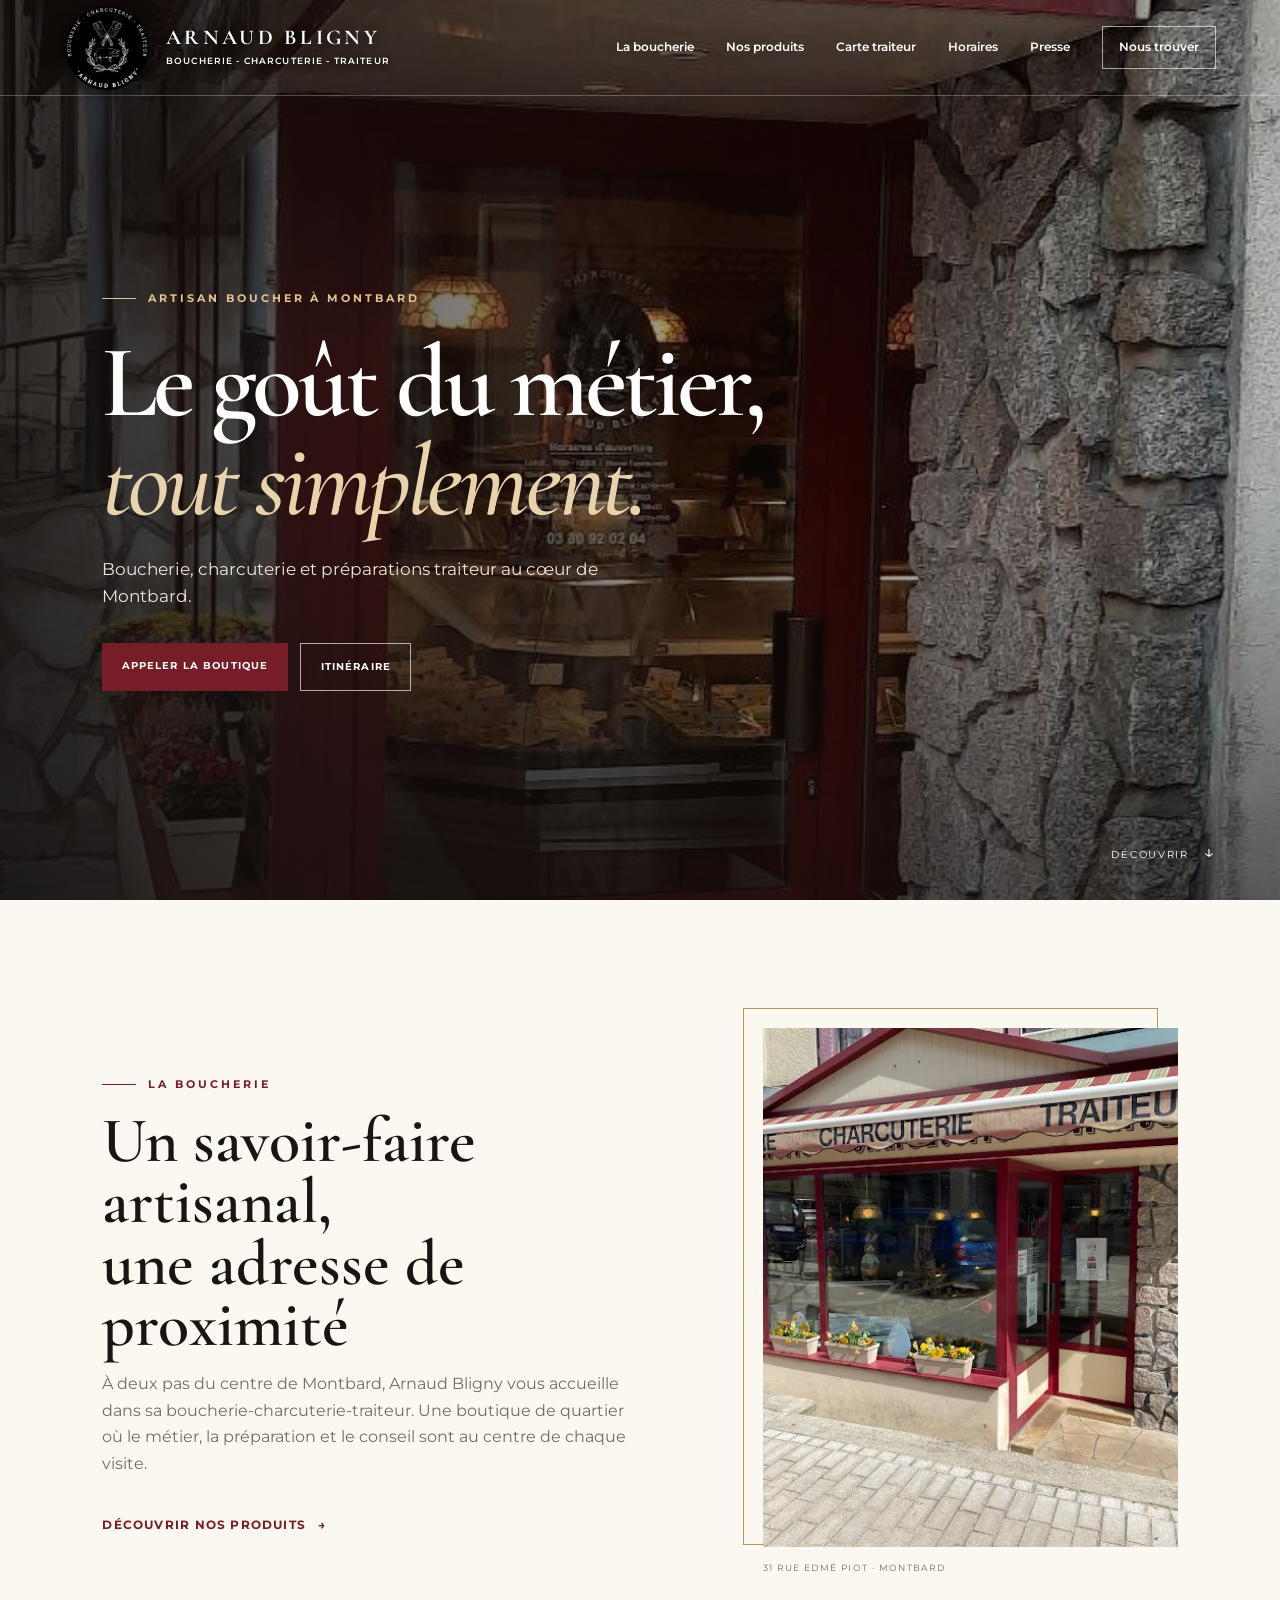
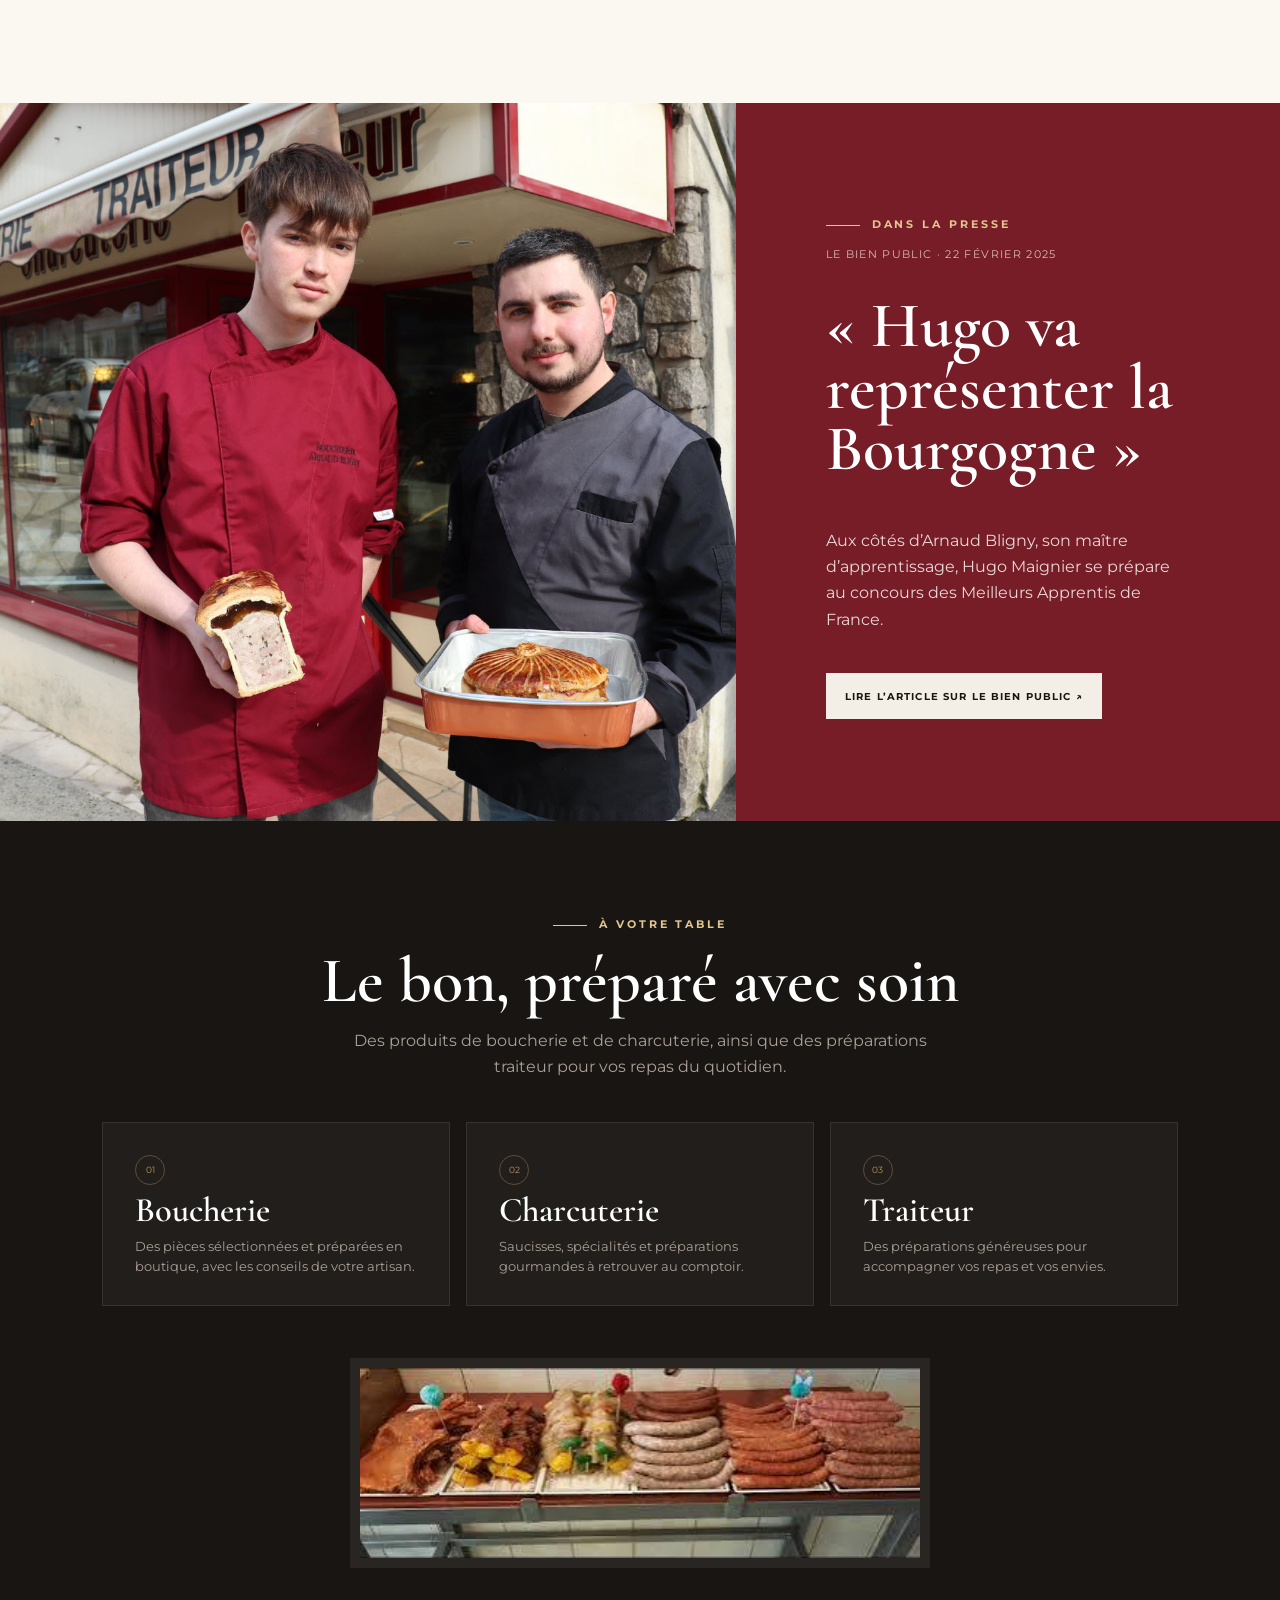
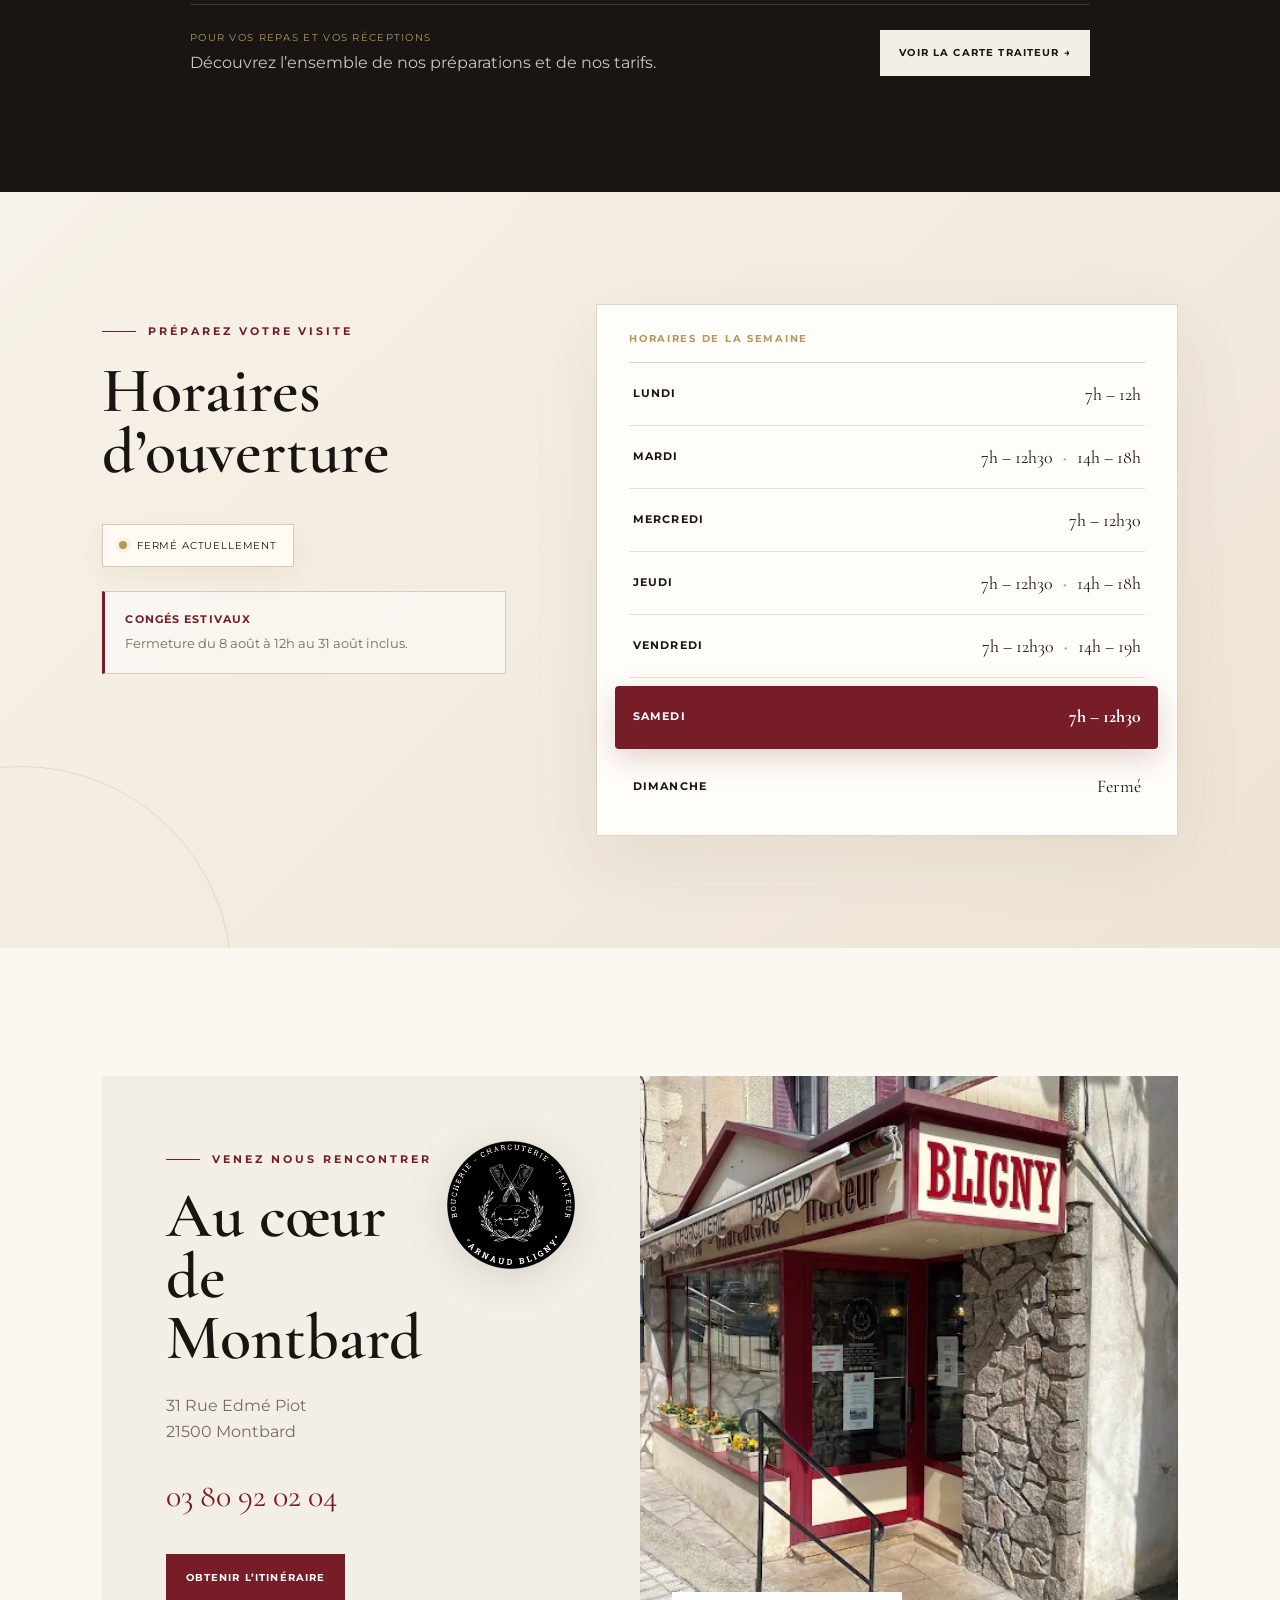
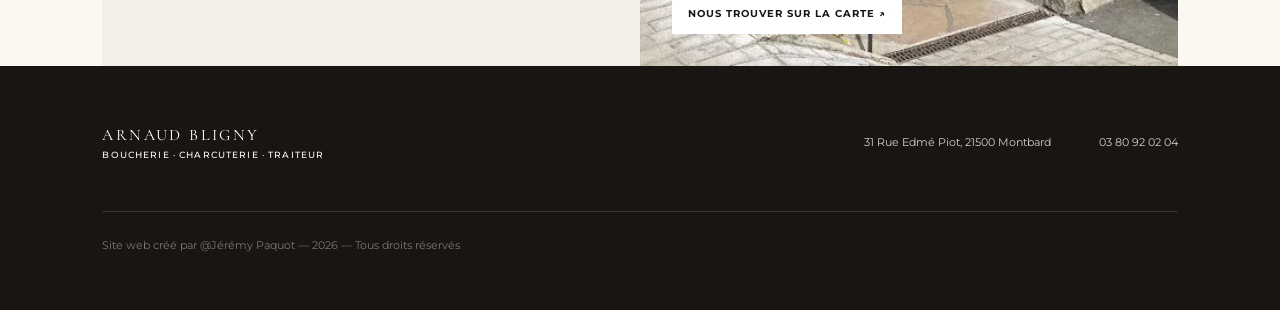
==== index.html @ 9c367d88 "Forcer le chargement du nouveau design" ====
<!doctype html>
<html lang="fr">
<head>
  <meta charset="utf-8">
  <meta name="viewport" content="width=device-width, initial-scale=1">
  <title>Boucherie Arnaud Bligny | Boucherie, charcuterie et traiteur à Montbard</title>
  <meta name="description" content="Boucherie Charcuterie Traiteur Arnaud Bligny à Montbard. Découvrez la boutique, nos spécialités, nos horaires et nos coordonnées.">
  <meta name="theme-color" content="#181512">
  <meta property="og:title" content="Boucherie Arnaud Bligny — Montbard">
  <meta property="og:description" content="Boucherie, charcuterie et traiteur au cœur de Montbard.">
  <meta property="og:type" content="website">
  <meta property="og:image" content="assets/devanture.webp">
  <link rel="icon" href="assets/logo-transparent.png">
  <link rel="preconnect" href="https://fonts.googleapis.com">
  <link rel="preconnect" href="https://fonts.gstatic.com" crossorigin>
  <link href="https://fonts.googleapis.com/css2?family=Cormorant+Garamond:wght@500;600;700&family=Montserrat:wght@400;500;600;700&display=swap" rel="stylesheet">
  <link rel="stylesheet" href="style.css">
  <link rel="stylesheet" href="overrides.css?v=5">
  <script type="application/ld+json">
  {"@context":"https://schema.org","@type":"ButcherShop","name":"Boucherie Arnaud Bligny","description":"Boucherie, charcuterie et traiteur à Montbard.","telephone":"+33380920204","image":"assets/devanture.webp","address":{"@type":"PostalAddress","streetAddress":"31 Rue Edmé Piot","postalCode":"21500","addressLocality":"Montbard","addressCountry":"FR"},"openingHoursSpecification":[{"@type":"OpeningHoursSpecification","dayOfWeek":"Monday","opens":"07:00","closes":"12:00"},{"@type":"OpeningHoursSpecification","dayOfWeek":["Tuesday","Thursday"],"opens":"07:00","closes":"12:30"},{"@type":"OpeningHoursSpecification","dayOfWeek":["Tuesday","Thursday"],"opens":"14:00","closes":"18:00"},{"@type":"OpeningHoursSpecification","dayOfWeek":"Wednesday","opens":"07:00","closes":"12:30"},{"@type":"OpeningHoursSpecification","dayOfWeek":"Friday","opens":"07:00","closes":"12:30"},{"@type":"OpeningHoursSpecification","dayOfWeek":"Friday","opens":"14:00","closes":"19:00"},{"@type":"OpeningHoursSpecification","dayOfWeek":"Saturday","opens":"07:00","closes":"12:30"}]}
  </script>
</head>
<body>
  <a class="skip-link" href="#contenu">Aller au contenu</a>
  <header class="site-header">
    <a class="brand" href="#accueil" aria-label="Retour à l'accueil"><img src="assets/logo-transparent.png" alt="Logo de la Boucherie Charcuterie Traiteur Arnaud Bligny"><span><b>Arnaud Bligny</b><small>Boucherie - Charcuterie - Traiteur</small></span></a>
    <button class="menu-toggle" aria-expanded="false" aria-controls="menu"><span></span><span></span><span></span><span class="sr-only">Ouvrir le menu</span></button>
    <nav id="menu" aria-label="Navigation principale"><a href="#boucherie">La boucherie</a><a href="#produits">Nos produits</a><a href="carte-traiteur.html">Carte traiteur</a><a href="#horaires">Horaires</a><a href="#presse">Presse</a><a class="nav-cta" href="#contact">Nous trouver</a></nav>
  </header>

  <main id="contenu">
    <section class="hero" id="accueil">
      <img class="hero-image" src="assets/hero-boutique.jpg" alt="Entrée et enseigne de la Boucherie Arnaud Bligny à Montbard">
      <div class="hero-shade"></div>
      <div class="hero-content reveal">
        <p class="eyebrow">Artisan boucher à Montbard</p>
        <h1>Le goût du métier,<br><em>tout simplement.</em></h1>
        <p class="hero-text">Boucherie, charcuterie et préparations traiteur au cœur de Montbard.</p>
        <div class="actions"><a class="button primary" href="tel:+33380920204">Appeler la boutique</a><a class="button ghost" href="https://www.google.com/maps/dir/?api=1&destination=31+Rue+Edme+Piot+21500+Montbard" target="_blank" rel="noopener noreferrer">Itinéraire</a></div>
      </div>
      <a class="scroll" href="#boucherie" aria-label="Découvrir la boucherie">Découvrir <span>↓</span></a>
    </section>

    <section class="intro section" id="boucherie">
      <div class="section-copy reveal"><p class="eyebrow dark">La boucherie</p><h2>Un savoir-faire artisanal,<br>une adresse de proximité</h2><p>À deux pas du centre de Montbard, Arnaud Bligny vous accueille dans sa boucherie-charcuterie-traiteur. Une boutique de quartier où le métier, la préparation et le conseil sont au centre de chaque visite.</p><a class="text-link" href="#produits">Découvrir nos produits <span>→</span></a></div>
      <figure class="shop-frame reveal"><img src="assets/boutique.webp" alt="Façade de la Boucherie Arnaud Bligny" loading="lazy"><figcaption>31 rue Edmé Piot · Montbard</figcaption></figure>
    </section>


    <section class="press section" id="presse">
      <div class="press-photo reveal"><img src="assets/hugo-arnaud.jpg" alt="Hugo, à gauche en rouge, et Arnaud Bligny, à droite en noir, devant la boucherie" loading="lazy"></div>
      <article class="press-copy reveal"><p class="eyebrow">Dans la presse</p><span class="source">Le Bien Public · 22 février 2025</span><h2>« Hugo va représenter la Bourgogne »</h2><p>Aux côtés d’Arnaud Bligny, son maître d’apprentissage, Hugo Maignier se prépare au concours des Meilleurs Apprentis de France.</p><a class="button light" href="https://www.bienpublic.com/economie/2025/02/22/meilleurs-apprentis-de-france-hugo-va-representer-la-bourgogne" target="_blank" rel="noopener noreferrer">Lire l’article sur Le Bien Public ↗</a></article>
    </section>

    <section class="products section" id="produits">
      <div class="section-heading reveal"><p class="eyebrow">À votre table</p><h2>Le bon, préparé avec soin</h2><p>Des produits de boucherie et de charcuterie, ainsi que des préparations traiteur pour vos repas du quotidien.</p></div>
      <div class="product-grid reveal">
        <article><span>01</span><h3>Boucherie</h3><p>Des pièces sélectionnées et préparées en boutique, avec les conseils de votre artisan.</p></article>
        <article><span>02</span><h3>Charcuterie</h3><p>Saucisses, spécialités et préparations gourmandes à retrouver au comptoir.</p></article>
        <article><span>03</span><h3>Traiteur</h3><p>Des préparations généreuses pour accompagner vos repas et vos envies.</p></article>
      </div>
      <figure class="wide-photo reveal"><img src="assets/produits.jpg" alt="Assortiment de charcuteries et de préparations dans la vitrine" loading="lazy"></figure>
      <div class="menu-invite reveal"><p><span>Pour vos repas et vos réceptions</span>Découvrez l’ensemble de nos préparations et de nos tarifs.</p><a class="button light" href="carte-traiteur.html">Voir la carte traiteur →</a></div>
    </section>

    <section class="hours section" id="horaires">
      <div class="hours-title reveal"><p class="eyebrow dark">Préparez votre visite</p><h2>Horaires<br>d’ouverture</h2><div class="status" id="open-status" aria-live="polite"><i></i><span>Horaires de la semaine</span></div><aside class="holiday"><strong>Congés estivaux</strong><span>Fermeture du 8 août à 12h au 31 août inclus.</span></aside></div>
      <div class="hours-list reveal">
        <div data-day="1"><strong>Lundi</strong><span>7h – 12h</span></div>
        <div data-day="2"><strong>Mardi</strong><span>7h – 12h30 <b>·</b> 14h – 18h</span></div>
        <div data-day="3"><strong>Mercredi</strong><span>7h – 12h30</span></div>
        <div data-day="4"><strong>Jeudi</strong><span>7h – 12h30 <b>·</b> 14h – 18h</span></div>
        <div data-day="5"><strong>Vendredi</strong><span>7h – 12h30 <b>·</b> 14h – 19h</span></div>
        <div data-day="6"><strong>Samedi</strong><span>7h – 12h30</span></div>
        <div data-day="0"><strong>Dimanche</strong><span>Fermé</span></div>
      </div>
    </section>


    <section class="contact section" id="contact">
      <div class="contact-card reveal"><img src="assets/logo-transparent.png" alt="" aria-hidden="true"><p class="eyebrow dark">Venez nous rencontrer</p><h2>Au cœur de<br>Montbard</h2><address>31 Rue Edmé Piot<br>21500 Montbard</address><a class="phone" href="tel:+33380920204">03 80 92 02 04</a><div class="actions"><a class="button primary" href="https://www.google.com/maps/dir/?api=1&destination=31+Rue+Edme+Piot+21500+Montbard" target="_blank" rel="noopener noreferrer">Obtenir l’itinéraire</a></div></div>
      <a class="contact-photo reveal" href="https://www.google.com/maps/dir/?api=1&destination=31+Rue+Edme+Piot+21500+Montbard" target="_blank" rel="noopener noreferrer" aria-label="Ouvrir l’itinéraire vers la boucherie"><img src="assets/enseigne.webp" alt="Entrée de la boucherie avec l’enseigne Bligny" loading="lazy"><span>Nous trouver sur la carte ↗</span></a>
    </section>
  </main>
  <footer><div class="footer-brand">Arnaud Bligny <small>Boucherie · Charcuterie · Traiteur</small></div><p>31 Rue Edmé Piot, 21500 Montbard</p><a href="tel:+33380920204">03 80 92 02 04</a><p class="copyright">Site web créé par @Jérémy Paquot — 2026 — Tous droits réservés</p></footer>
  <script src="script.js?v=2"></script>
</body>
</html>
---- style.css ----
:root{--ink:#181512;--cream:#f4efe6;--paper:#fbf8f2;--wine:#761d27;--red:#9a2733;--gold:#b7965c;--muted:#756c61}*{box-sizing:border-box}html{scroll-behavior:smooth}body{margin:0;background:var(--paper);color:var(--ink);font-family:Montserrat,Arial,sans-serif;line-height:1.65}img{display:block;width:100%}a{color:inherit;text-decoration:none}.skip-link{position:fixed;left:1rem;top:-5rem;z-index:100;background:#fff;padding:.7rem 1rem}.skip-link:focus{top:1rem}.sr-only{position:absolute;width:1px;height:1px;overflow:hidden;clip:rect(0,0,0,0)}.site-header{height:96px;position:absolute;top:0;left:0;right:0;z-index:10;display:flex;align-items:center;justify-content:space-between;padding:0 5vw;color:#fff;border-bottom:1px solid #ffffff42}.brand{display:flex;align-items:center;gap:14px;text-transform:uppercase;letter-spacing:.18em;font-family:"Cormorant Garamond",serif;font-weight:700;font-size:1.15rem}.brand img{width:62px;height:62px;border-radius:50%;object-fit:cover}.brand small,.footer-brand small{display:block;font-family:Montserrat,sans-serif;font-size:.55rem;letter-spacing:.13em;font-weight:500}.site-header nav{display:flex;align-items:center;gap:2rem;font-size:.78rem;font-weight:600}.site-header nav a:not(.nav-cta){position:relative}.site-header nav a:not(.nav-cta):after{content:"";height:1px;width:0;background:#fff;position:absolute;left:0;bottom:-7px;transition:.25s}.site-header nav a:hover:after{width:100%}.nav-cta{border:1px solid #ffffff99;padding:.65rem 1rem}.menu-toggle{display:none;background:none;border:0;padding:.5rem}.menu-toggle span:not(.sr-only){display:block;width:26px;height:2px;background:#fff;margin:5px}.hero{height:min(900px,100vh);min-height:680px;position:relative;color:white;display:flex;align-items:center;overflow:hidden}.hero-image{position:absolute;inset:0;height:100%;object-fit:cover;object-position:center 45%;filter:saturate(.78)}.hero-shade{position:absolute;inset:0;background:linear-gradient(90deg,#120d0bd9 0%,#1b100b73 48%,#0806042b 100%),linear-gradient(0deg,#120d0b85,transparent 45%)}.hero-content{position:relative;width:min(800px,90%);margin-left:8vw;margin-top:70px}.eyebrow{text-transform:uppercase;font-size:.68rem;letter-spacing:.27em;font-weight:700;color:#e1c48f}.eyebrow:before{content:"";display:inline-block;width:34px;height:1px;background:currentColor;vertical-align:middle;margin-right:12px}.eyebrow.dark{color:var(--wine)}h1,h2,h3{font-family:"Cormorant Garamond",serif;line-height:.96;margin:.25em 0;font-weight:600}h1{font-size:clamp(4rem,8vw,7.5rem);letter-spacing:-.04em}h1 em{font-weight:500;color:#e9d3ad}.hero-text{font-size:1.05rem;max-width:540px;color:#eee5db}.actions{display:flex;gap:.8rem;flex-wrap:wrap;margin-top:2rem}.button{display:inline-block;padding:.9rem 1.2rem;text-transform:uppercase;font-size:.65rem;letter-spacing:.11em;font-weight:700;transition:.2s}.button.primary{background:var(--wine);color:white}.button.primary:hover{background:#5f1620;transform:translateY(-2px)}.button.ghost{border:1px solid #ffffffa3}.button.light{background:var(--cream);color:var(--ink)}.scroll{position:absolute;bottom:2rem;right:5vw;text-transform:uppercase;font-size:.6rem;letter-spacing:.18em}.scroll span{font-size:1.2rem;margin-left:.6rem}.section{padding:8rem 8vw}.intro{display:grid;grid-template-columns:1fr .78fr;gap:10vw;align-items:center}.section-copy h2,.hours h2,.contact h2{font-size:clamp(3.3rem,5vw,5.7rem)}.section-copy>p:not(.eyebrow){color:var(--muted);max-width:620px}.text-link{display:inline-block;margin-top:1.4rem;color:var(--wine);font-size:.76rem;text-transform:uppercase;letter-spacing:.1em;font-weight:700}.text-link span{margin-left:.5rem}.shop-frame{margin:0;position:relative}.shop-frame:before{content:"";position:absolute;inset:-20px 20px 30px -20px;border:1px solid var(--gold);z-index:-1}.shop-frame img{aspect-ratio:4/5;object-fit:cover}.shop-frame figcaption{text-transform:uppercase;font-size:.57rem;letter-spacing:.15em;margin-top:.8rem;color:var(--muted)}.products{background:var(--ink);color:white}.section-heading{text-align:center;max-width:700px;margin:0 auto 4rem}.section-heading h2{font-size:clamp(3.4rem,6vw,6rem)}.section-heading>p:last-child{color:#aaa097}.product-grid{display:grid;grid-template-columns:repeat(3,1fr);border-top:1px solid #ffffff26;border-bottom:1px solid #ffffff26}.product-grid article{padding:3rem;border-right:1px solid #ffffff26}.product-grid article:last-child{border:0}.product-grid span{font-size:.62rem;color:var(--gold)}.product-grid h3{font-size:2.6rem}.product-grid p{font-size:.88rem;color:#aaa097}.wide-photo{margin:5rem 0 0;overflow:hidden;max-height:460px}.wide-photo img{height:460px;object-fit:cover;image-rendering:auto}.hours{display:grid;grid-template-columns:.75fr 1.25fr;gap:9vw;background:var(--cream)}.status{display:flex;align-items:center;gap:.6rem;margin-top:2rem;font-size:.73rem;text-transform:uppercase;letter-spacing:.08em}.status i{width:8px;height:8px;border-radius:50%;background:var(--gold)}.status.open i{background:#3f8959}.hours-list>div{display:flex;justify-content:space-between;gap:2rem;padding:1.15rem 0;border-bottom:1px solid #cfc5b6}.hours-list strong{text-transform:uppercase;font-size:.72rem;letter-spacing:.1em}.hours-list span{font-family:"Cormorant Garamond",serif;font-size:1.25rem}.hours-list b{color:var(--gold);padding:0 .4rem}.hours-list .today{color:var(--wine);font-weight:700}.press{padding:0;display:grid;grid-template-columns:1.15fr .85fr;background:var(--wine);color:white}.press-photo img{height:100%;min-height:600px;object-fit:cover}.press-copy{padding:8vw 7vw;display:flex;flex-direction:column;justify-content:center}.press-copy .source{font-size:.7rem;text-transform:uppercase;letter-spacing:.12em;color:#d9b8b6}.press-copy h2{font-size:clamp(3rem,5vw,5.2rem);margin:.5em 0}.press-copy p:not(.eyebrow){color:#ead8d7}.press-copy .button{align-self:flex-start;margin-top:1.5rem}.contact{display:grid;grid-template-columns:1fr 1fr;padding-bottom:0;gap:0}.contact-card{padding:5vw;background:var(--cream)}.contact-card>img{width:100px;height:100px;border-radius:50%;object-fit:cover;float:right}.contact-card address{font-style:normal;color:var(--muted);margin:1.5rem 0}.phone{font-family:"Cormorant Garamond",serif;font-size:2rem;color:var(--wine)}.contact-photo{position:relative}.contact-photo img{height:100%;min-height:590px;object-fit:cover}.contact-photo span{position:absolute;left:2rem;bottom:2rem;background:#fff;padding:.8rem 1rem;text-transform:uppercase;font-size:.62rem;letter-spacing:.1em;font-weight:700}footer{padding:3.5rem 8vw;background:var(--ink);color:#d8d0c7;display:grid;grid-template-columns:1fr auto auto;align-items:center;gap:3rem;font-size:.7rem}footer .footer-brand{color:white;font-family:"Cormorant Garamond",serif;text-transform:uppercase;letter-spacing:.15em;font-size:1rem}.copyright{grid-column:1/-1;border-top:1px solid #ffffff1e;padding-top:1.5rem;margin:0;color:#7c7771}.reveal{opacity:0;transform:translateY(22px);transition:opacity .7s ease,transform .7s ease}.reveal.visible{opacity:1;transform:none}@media(max-width:900px){.site-header{height:78px;padding:0 1.2rem}.brand img{width:50px;height:50px}.brand{font-size:.9rem}.menu-toggle{display:block;position:relative;z-index:2}.site-header nav{display:none;position:absolute;top:0;right:0;width:min(320px,85vw);height:100vh;background:var(--ink);padding:7rem 2rem;flex-direction:column;align-items:stretch}.site-header nav.open{display:flex}.hero-content{margin-left:6vw}.section{padding:6rem 6vw}.intro,.hours,.contact{grid-template-columns:1fr}.intro{gap:5rem}.shop-frame{width:85%;margin-left:auto}.product-grid{grid-template-columns:1fr}.product-grid article{border-right:0;border-bottom:1px solid #ffffff26;padding:2rem}.press{grid-template-columns:1fr}.press-photo img{min-height:0;aspect-ratio:4/3}.press-copy{padding:5rem 6vw}.contact{padding:5rem 6vw 0}.contact-photo img{min-height:400px}footer{grid-template-columns:1fr 1fr}}@media(max-width:560px){.brand small{display:none}.hero{min-height:700px}.hero-content{margin:50px 5vw 0;width:90%}h1{font-size:3.65rem}.hero-text{font-size:.9rem}.actions .button{width:100%;text-align:center}.section{padding:5rem 5vw}.section-copy h2,.hours h2,.contact h2{font-size:3.2rem}.shop-frame{width:92%}.hours{gap:2rem}.hours-list>div{display:block}.hours-list span{display:block;margin-top:.15rem;font-size:1.15rem}.press-copy h2{font-size:3.1rem}.contact{padding:4rem 0 0}.contact-card{padding:4rem 6vw}.contact-card>img{width:78px;height:78px}.contact-photo img{min-height:330px}footer{grid-template-columns:1fr;gap:1rem}.copyright{grid-column:auto}}@media(prefers-reduced-motion:reduce){html{scroll-behavior:auto}.reveal{opacity:1;transform:none;transition:none}}
---- overrides.css ----
/* Identité visuelle et ajustements 2026 */
.brand{gap:16px;font-weight:400}.brand img{width:86px;height:86px;border-radius:50%;object-fit:contain;filter:drop-shadow(0 3px 10px #000b)}.brand b{display:block;font-size:1.32rem;line-height:1;color:#fff;text-shadow:0 2px 12px #000;font-weight:700}.brand small{font-weight:600;margin-top:6px;text-shadow:0 1px 8px #000}.hero-image{object-position:center 44%;filter:saturate(.88) contrast(1.04)}.wide-photo{margin:4rem auto 0;width:min(580px,100%);height:auto;max-height:none;border:10px solid #292522}.wide-photo img{height:auto;min-height:190px}.menu-invite{display:flex;align-items:center;justify-content:space-between;gap:2rem;width:min(900px,100%);margin:3rem auto 0;padding:2rem 0;border-top:1px solid #ffffff26}.menu-invite p{margin:0;color:#cfc6bd}.menu-invite p span{display:block;text-transform:uppercase;letter-spacing:.13em;font-size:.62rem;color:var(--gold);margin-bottom:.25rem}.holiday{margin-top:2rem;padding:1.2rem 1.3rem;border-left:3px solid var(--wine);background:#fff8}.holiday strong{display:block;text-transform:uppercase;color:var(--wine);letter-spacing:.1em;font-size:.7rem}.holiday span{display:block;margin-top:.25rem;font-size:.84rem;color:var(--muted)}.contact-card>img{width:130px;height:130px;border-radius:50%;object-fit:contain;background:transparent;padding:0;filter:drop-shadow(0 8px 20px #18151222)}

/* Section produits plus compacte et plus lisible */
.products.section{padding-top:5.25rem;padding-bottom:5.25rem}.products .section-heading{margin-bottom:2.6rem}.products .section-heading h2{font-size:clamp(3rem,5vw,4.8rem)}.products .section-heading>p:last-child{max-width:610px;margin:1rem auto 0}.products .product-grid{width:min(1100px,100%);margin:0 auto;gap:1rem;border:0}.products .product-grid article{position:relative;min-height:0;padding:2rem 2rem 1.8rem;background:#211e1b;border:1px solid #ffffff17}.products .product-grid article:last-child{border:1px solid #ffffff17}.products .product-grid span{display:inline-flex;align-items:center;justify-content:center;width:30px;height:30px;border:1px solid #b7965c66;border-radius:50%;font-size:.58rem}.products .product-grid h3{font-size:2.15rem;margin:.55rem 0}.products .product-grid p{margin:0;font-size:.82rem;line-height:1.55}.products .wide-photo{margin-top:3.25rem}.products .menu-invite{margin-top:2.25rem;padding-top:1.5rem}

/* Horaires : mise en page contemporaine et accueillante */
.hours.section{position:relative;isolation:isolate;grid-template-columns:minmax(280px,.82fr) minmax(430px,1.18fr);align-items:start;gap:clamp(3rem,7vw,8rem);padding-top:7rem;padding-bottom:7rem;background:linear-gradient(135deg,#f7f2e9 0%,#eee4d5 100%);overflow:hidden}.hours.section:before{content:"";position:absolute;z-index:-1;width:420px;height:420px;border:1px solid #b7965c40;border-radius:50%;left:-190px;bottom:-240px}.hours-title{padding-top:.5rem}.hours-title h2{font-size:clamp(3.7rem,5vw,5.3rem);margin:.3em 0 .45em}.hours .status{display:inline-flex;width:auto;margin-top:.8rem;padding:.72rem 1rem;border:1px solid #d7c9b6;background:#fffaf3;box-shadow:0 8px 26px #493b2710;font-size:.65rem}.hours .status i{box-shadow:0 0 0 4px #b7965c18}.hours .status.open{color:#27683e;border-color:#8eb59a66;background:#f4fbf5}.hours .status.open i{box-shadow:0 0 0 4px #3f895922}.hours .holiday{margin-top:1.5rem;padding:1.15rem 1.25rem;border:1px solid #d9cabb;border-left:3px solid var(--wine);background:#ffffff80}.hours-list{position:relative;padding:1rem 2rem;background:#fffdf9;border:1px solid #ded3c4;box-shadow:0 24px 70px #3b2d1b12}.hours-list:before{content:"Horaires de la semaine";display:block;padding:.6rem 0 1rem;border-bottom:1px solid #ddd1c0;color:var(--gold);font-size:.6rem;font-weight:700;letter-spacing:.18em;text-transform:uppercase}.hours-list>div{display:grid;grid-template-columns:135px 1fr;align-items:center;gap:1.5rem;min-height:63px;padding:.85rem .25rem;border-bottom:1px solid #e8dfd3}.hours-list>div:last-child{border-bottom:0}.hours-list strong{font-size:.68rem}.hours-list span{font-size:1.12rem;text-align:right}.hours-list .today{margin:.45rem -.85rem;padding:.9rem 1.1rem;border:0;border-radius:4px;background:var(--wine);color:#fff;box-shadow:0 10px 28px #761d2730}.hours-list .today strong,.hours-list .today span,.hours-list .today b{color:#fff}
@media(max-width:900px){.site-header{height:88px}.brand img{width:72px;height:72px}.brand b{font-size:1.05rem}.menu-invite{align-items:flex-start;flex-direction:column}}
@media(max-width:900px){.hours.section{grid-template-columns:1fr;gap:2.5rem;padding-top:5rem;padding-bottom:5rem}.hours-title{display:grid;grid-template-columns:1fr auto;column-gap:2rem;align-items:end}.hours-title .eyebrow,.hours-title h2{grid-column:1}.hours-title .status{grid-column:2;grid-row:1/3}.hours-title .holiday{grid-column:1/-1}.hours-list{padding:1rem 1.5rem}}
@media(max-width:560px){.brand img{width:66px;height:66px}.brand b{font-size:.92rem;letter-spacing:.13em}}
@media(max-width:560px){.hours.section{gap:1.75rem;padding-top:4rem;padding-bottom:4rem}.hours-title{display:block}.hours-title h2{font-size:3.3rem}.hours .status{margin-top:.5rem}.hours-list{padding:.75rem 1rem}.hours-list>div{grid-template-columns:1fr;gap:.1rem;min-height:0;padding:.8rem .2rem}.hours-list span{text-align:left;font-size:1.05rem}.hours-list .today{margin:.4rem -.35rem;padding:.85rem .75rem}}

/* Page carte traiteur */
.menu-page{background:var(--paper)}.menu-page .site-header{position:relative;background:var(--ink)}.menu-page main{padding:6rem 6vw}.menu-hero{text-align:center;max-width:800px;margin:0 auto 5rem}.menu-hero .menu-logo{width:150px;height:150px;object-fit:contain;background:transparent;padding:0;border-radius:50%;filter:drop-shadow(0 8px 20px #18151222);margin:0 auto 1.5rem}.menu-hero h1{font-size:clamp(4rem,8vw,7rem);color:var(--wine)}.menu-hero>p:last-child{max-width:600px;margin:1.5rem auto;color:var(--muted)}.menu-sections{display:grid;grid-template-columns:repeat(2,minmax(0,1fr));gap:2rem;max-width:1250px;margin:0 auto}.menu-card{background:white;padding:2.5rem;border-top:4px solid var(--wine);box-shadow:0 14px 45px #2b21110d}.menu-card h2{font-size:2.4rem;color:var(--wine);margin:0 0 1.5rem}.menu-items{list-style:none;padding:0;margin:0}.menu-items li{display:grid;grid-template-columns:1fr auto;gap:1rem;padding:.62rem 0;border-bottom:1px solid #e9e1d6;line-height:1.35}.menu-items li:last-child{border-bottom:0}.menu-items span{font-size:.84rem}.menu-items strong{white-space:nowrap;color:var(--wine);font-family:"Cormorant Garamond",serif;font-size:1.08rem}.menu-note{max-width:1250px;margin:2rem auto 0;padding:1.5rem;text-align:center;color:var(--muted);font-size:.76rem}.menu-back{display:flex;justify-content:center;margin:3rem 0 0}.menu-page footer{margin-top:4rem}
@media(max-width:800px){.menu-page main{padding:4rem 5vw}.menu-sections{grid-template-columns:1fr}.menu-card{padding:1.6rem}.menu-items li{grid-template-columns:1fr}.menu-items strong{margin-top:-.3rem}.menu-page .site-header nav a{color:white}}
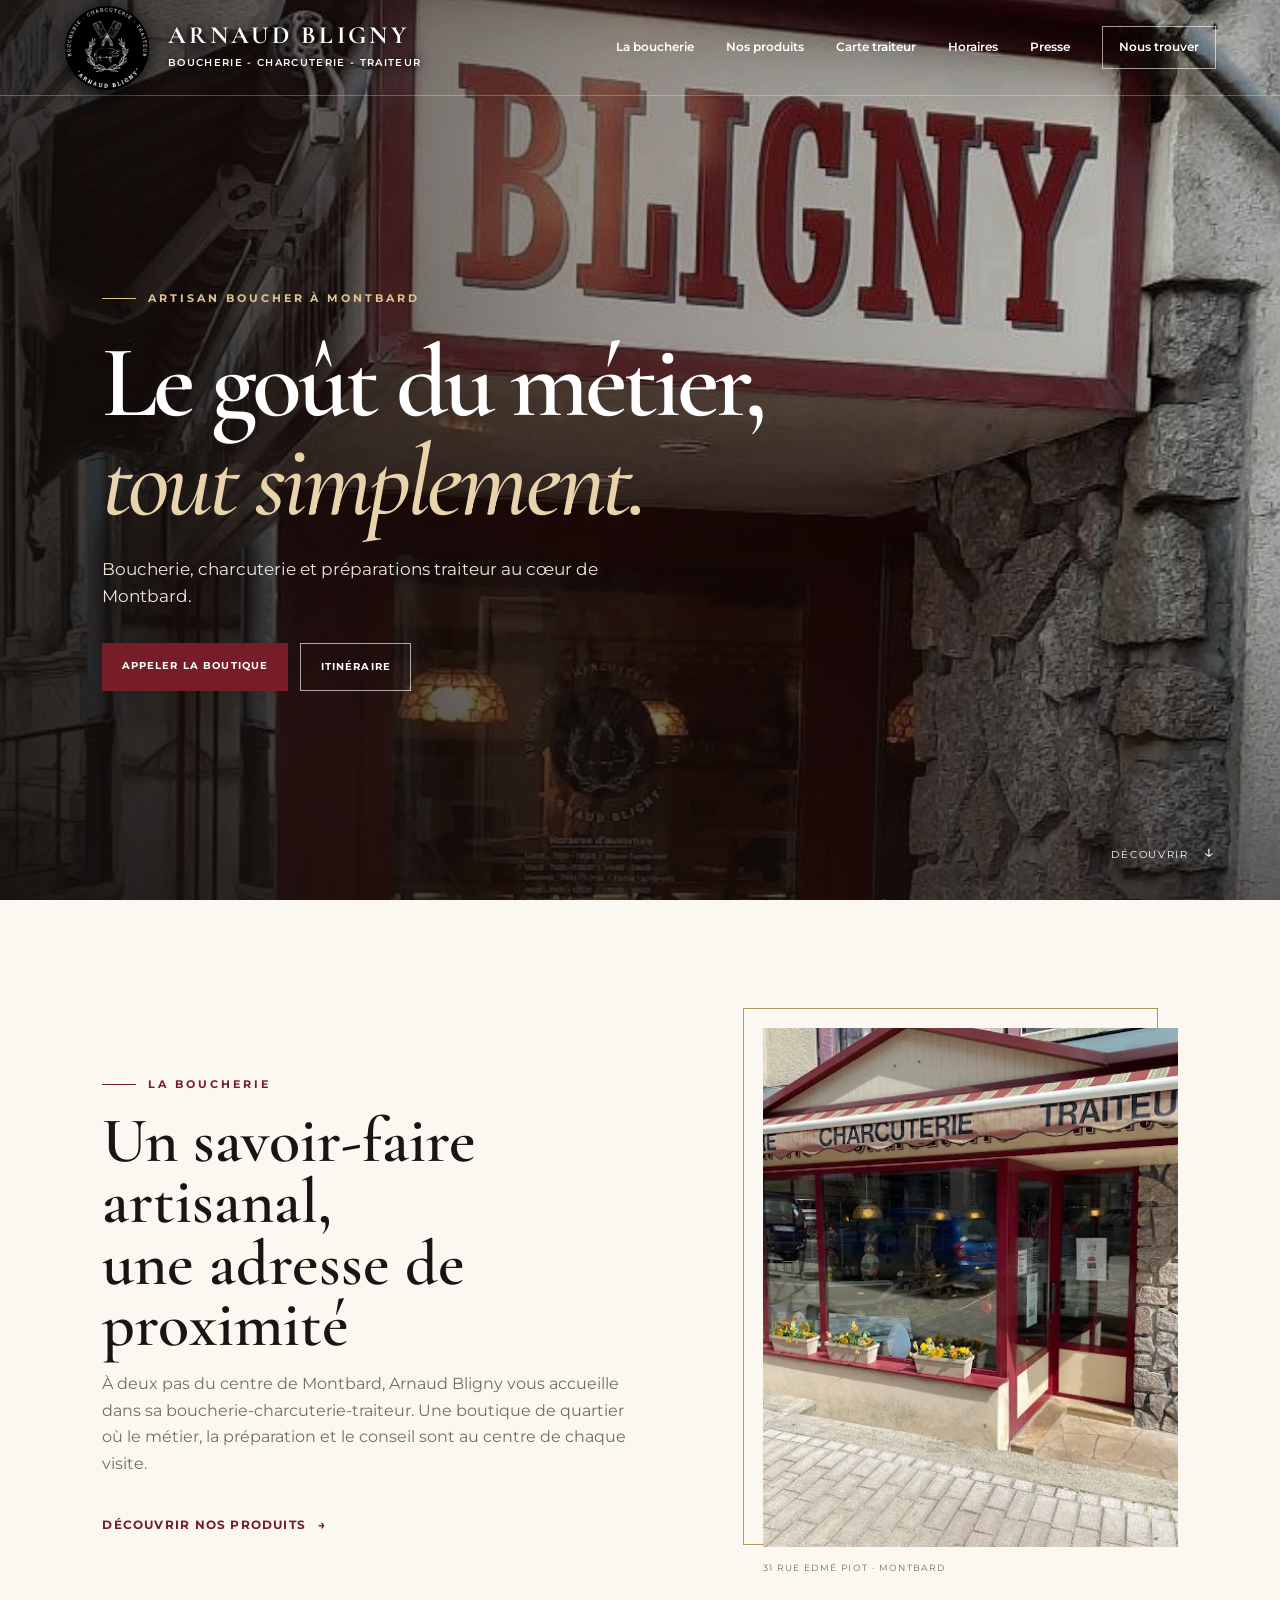
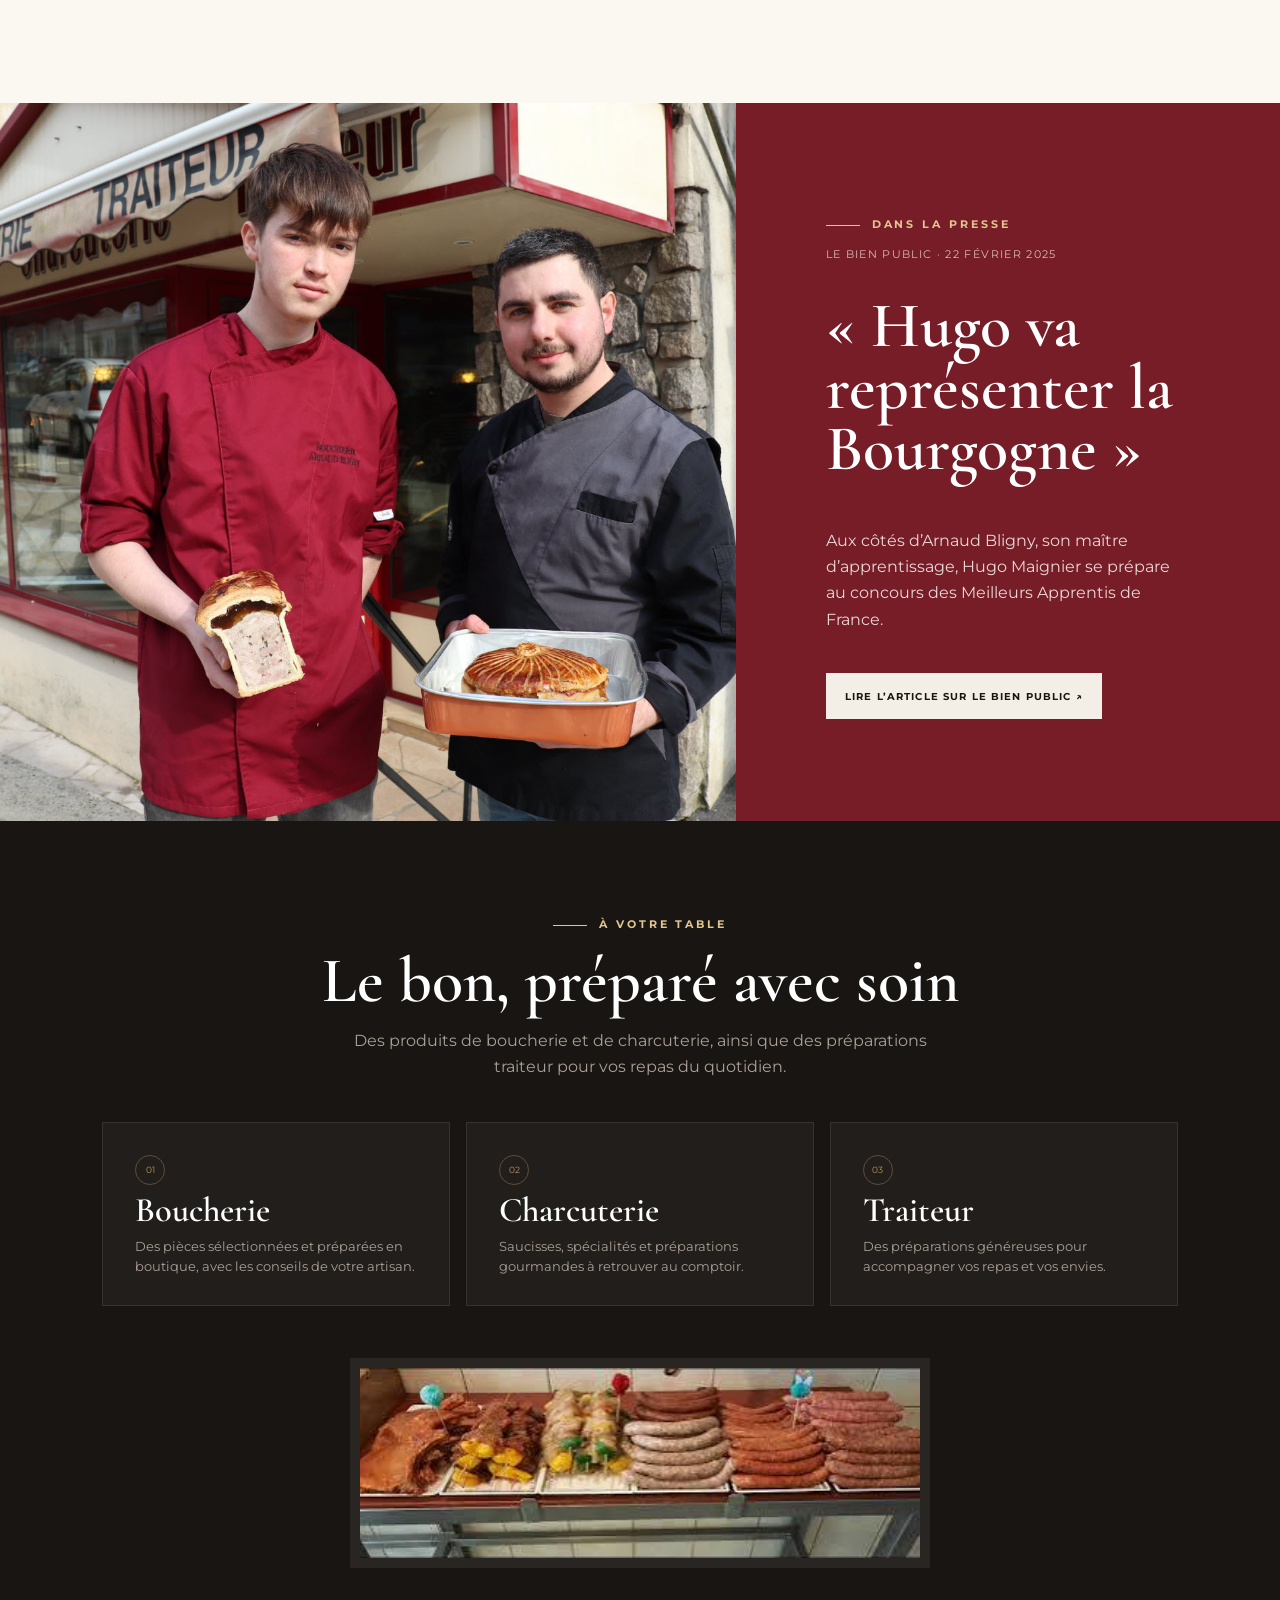
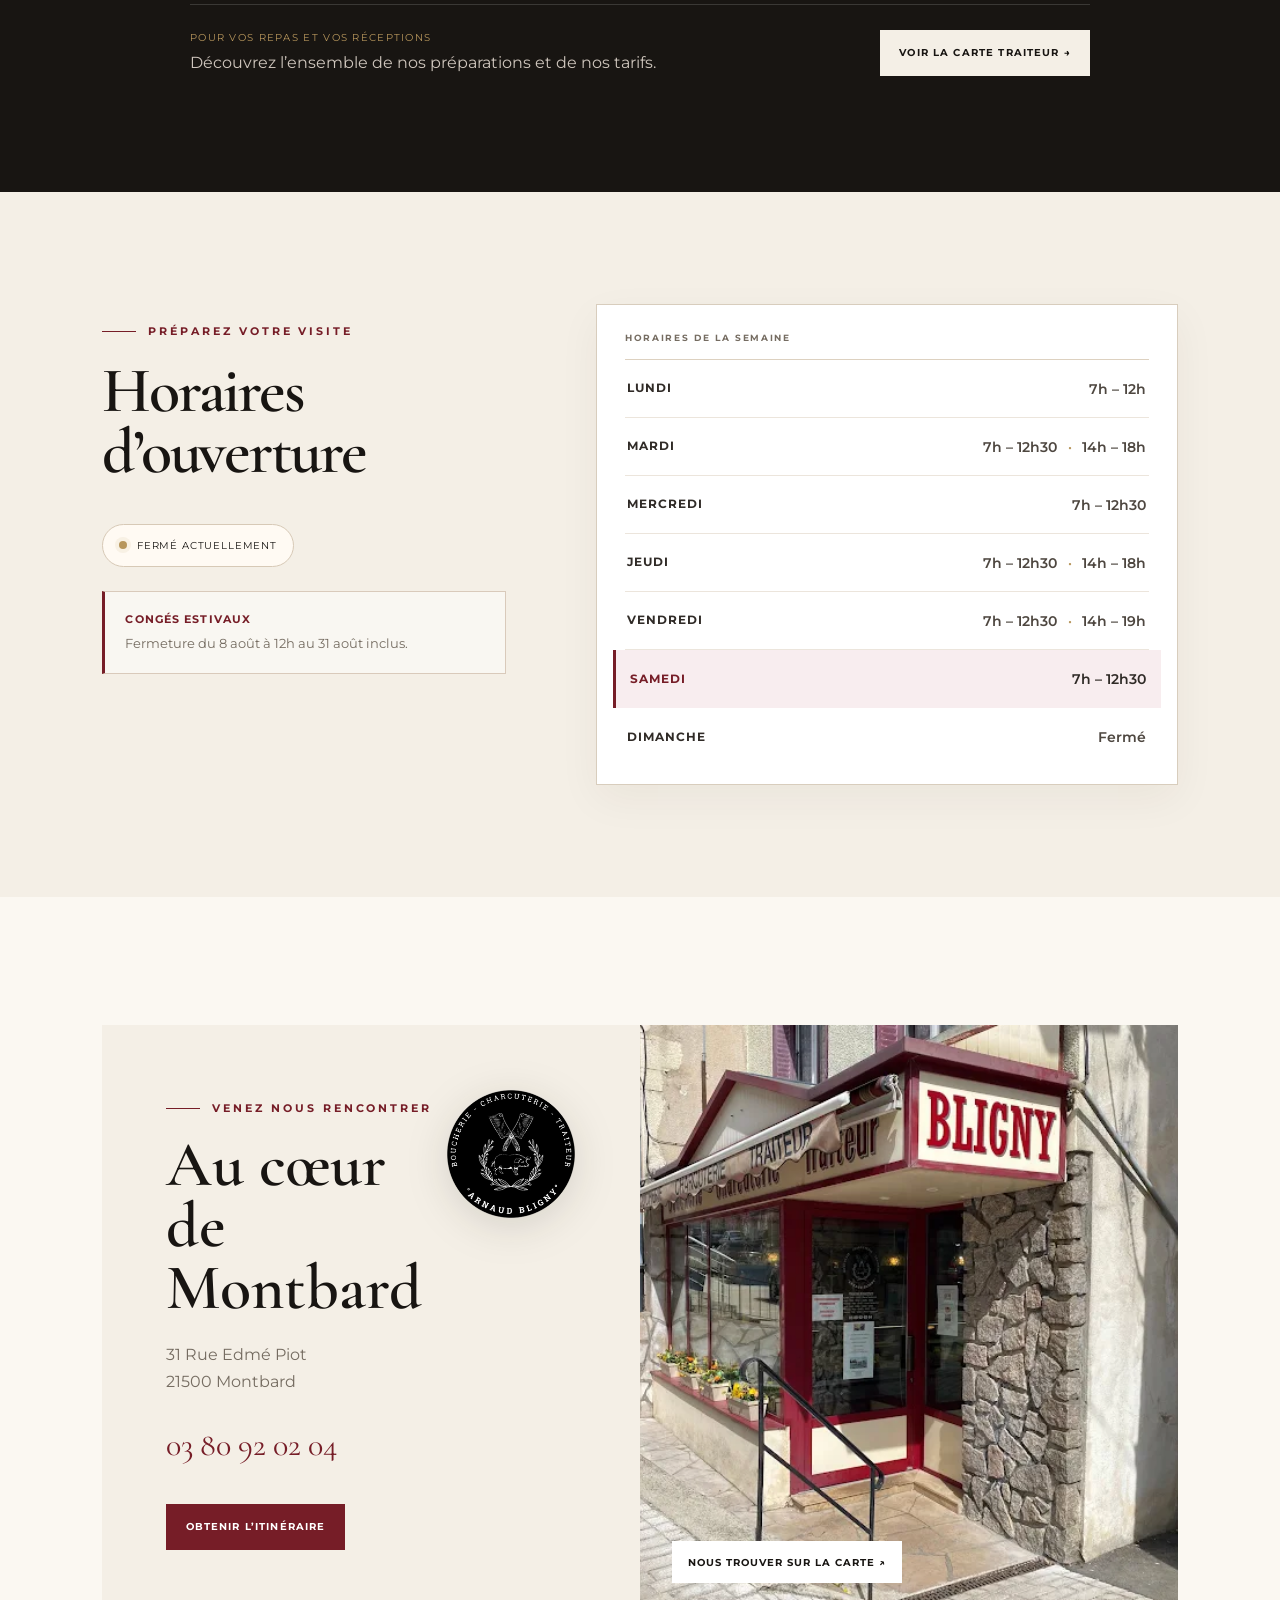
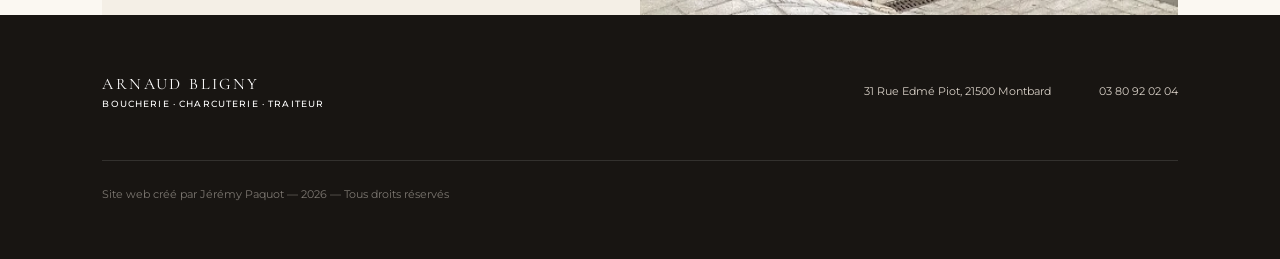
==== commit 16441506: "Actualiser les styles et corriger le pied de page" ====
--- a/index.html
+++ b/index.html
@@ -15,7 +15,7 @@
   <link rel="preconnect" href="https://fonts.gstatic.com" crossorigin>
   <link href="https://fonts.googleapis.com/css2?family=Cormorant+Garamond:wght@500;600;700&family=Montserrat:wght@400;500;600;700&display=swap" rel="stylesheet">
   <link rel="stylesheet" href="style.css">
-  <link rel="stylesheet" href="overrides.css?v=5">
+  <link rel="stylesheet" href="overrides.css?v=7">
   <script type="application/ld+json">
   {"@context":"https://schema.org","@type":"ButcherShop","name":"Boucherie Arnaud Bligny","description":"Boucherie, charcuterie et traiteur à Montbard.","telephone":"+33380920204","image":"assets/devanture.webp","address":{"@type":"PostalAddress","streetAddress":"31 Rue Edmé Piot","postalCode":"21500","addressLocality":"Montbard","addressCountry":"FR"},"openingHoursSpecification":[{"@type":"OpeningHoursSpecification","dayOfWeek":"Monday","opens":"07:00","closes":"12:00"},{"@type":"OpeningHoursSpecification","dayOfWeek":["Tuesday","Thursday"],"opens":"07:00","closes":"12:30"},{"@type":"OpeningHoursSpecification","dayOfWeek":["Tuesday","Thursday"],"opens":"14:00","closes":"18:00"},{"@type":"OpeningHoursSpecification","dayOfWeek":"Wednesday","opens":"07:00","closes":"12:30"},{"@type":"OpeningHoursSpecification","dayOfWeek":"Friday","opens":"07:00","closes":"12:30"},{"@type":"OpeningHoursSpecification","dayOfWeek":"Friday","opens":"14:00","closes":"19:00"},{"@type":"OpeningHoursSpecification","dayOfWeek":"Saturday","opens":"07:00","closes":"12:30"}]}
   </script>
@@ -82,7 +82,7 @@
       <a class="contact-photo reveal" href="https://www.google.com/maps/dir/?api=1&destination=31+Rue+Edme+Piot+21500+Montbard" target="_blank" rel="noopener noreferrer" aria-label="Ouvrir l’itinéraire vers la boucherie"><img src="assets/enseigne.webp" alt="Entrée de la boucherie avec l’enseigne Bligny" loading="lazy"><span>Nous trouver sur la carte ↗</span></a>
     </section>
   </main>
-  <footer><div class="footer-brand">Arnaud Bligny <small>Boucherie · Charcuterie · Traiteur</small></div><p>31 Rue Edmé Piot, 21500 Montbard</p><a href="tel:+33380920204">03 80 92 02 04</a><p class="copyright">Site web créé par @Jérémy Paquot — 2026 — Tous droits réservés</p></footer>
+  <footer><div class="footer-brand">Arnaud Bligny <small>Boucherie · Charcuterie · Traiteur</small></div><p>31 Rue Edmé Piot, 21500 Montbard</p><a href="tel:+33380920204">03 80 92 02 04</a><p class="copyright">Site web créé par Jérémy Paquot — 2026 — Tous droits réservés</p></footer>
   <script src="script.js?v=2"></script>
 </body>
 </html>
--- a/overrides.css
+++ b/overrides.css
@@ -1,17 +1,23 @@
 /* Identité visuelle et ajustements 2026 */
-.brand{gap:16px;font-weight:400}.brand img{width:86px;height:86px;border-radius:50%;object-fit:contain;filter:drop-shadow(0 3px 10px #000b)}.brand b{display:block;font-size:1.32rem;line-height:1;color:#fff;text-shadow:0 2px 12px #000;font-weight:700}.brand small{font-weight:600;margin-top:6px;text-shadow:0 1px 8px #000}.hero-image{object-position:center 44%;filter:saturate(.88) contrast(1.04)}.wide-photo{margin:4rem auto 0;width:min(580px,100%);height:auto;max-height:none;border:10px solid #292522}.wide-photo img{height:auto;min-height:190px}.menu-invite{display:flex;align-items:center;justify-content:space-between;gap:2rem;width:min(900px,100%);margin:3rem auto 0;padding:2rem 0;border-top:1px solid #ffffff26}.menu-invite p{margin:0;color:#cfc6bd}.menu-invite p span{display:block;text-transform:uppercase;letter-spacing:.13em;font-size:.62rem;color:var(--gold);margin-bottom:.25rem}.holiday{margin-top:2rem;padding:1.2rem 1.3rem;border-left:3px solid var(--wine);background:#fff8}.holiday strong{display:block;text-transform:uppercase;color:var(--wine);letter-spacing:.1em;font-size:.7rem}.holiday span{display:block;margin-top:.25rem;font-size:.84rem;color:var(--muted)}.contact-card>img{width:130px;height:130px;border-radius:50%;object-fit:contain;background:transparent;padding:0;filter:drop-shadow(0 8px 20px #18151222)}
+.brand{gap:18px;font-weight:400}.brand img{width:86px;height:86px;border-radius:50%;object-fit:contain;filter:drop-shadow(0 3px 10px #000b)}.brand b{display:block;font-size:1.55rem;line-height:1;color:#fff;text-shadow:0 2px 12px #000;font-weight:700}.brand small{font-size:.64rem;font-weight:600;margin-top:7px;text-shadow:0 1px 8px #000}.hero-image{object-position:center 44%;filter:saturate(.88) contrast(1.04)}.wide-photo{margin:4rem auto 0;width:min(580px,100%);height:auto;max-height:none;border:10px solid #292522}.wide-photo img{height:auto;min-height:190px}.menu-invite{display:flex;align-items:center;justify-content:space-between;gap:2rem;width:min(900px,100%);margin:3rem auto 0;padding:2rem 0;border-top:1px solid #ffffff26}.menu-invite p{margin:0;color:#cfc6bd}.menu-invite p span{display:block;text-transform:uppercase;letter-spacing:.13em;font-size:.62rem;color:var(--gold);margin-bottom:.25rem}.holiday{margin-top:2rem;padding:1.2rem 1.3rem;border-left:3px solid var(--wine);background:#fff8}.holiday strong{display:block;text-transform:uppercase;color:var(--wine);letter-spacing:.1em;font-size:.7rem}.holiday span{display:block;margin-top:.25rem;font-size:.84rem;color:var(--muted)}.contact-card>img{width:130px;height:130px;border-radius:50%;object-fit:contain;background:transparent;padding:0;filter:drop-shadow(0 8px 20px #18151222)}
+@media(min-width:901px){.hero-image{object-position:center 10%}}
 
 /* Section produits plus compacte et plus lisible */
 .products.section{padding-top:5.25rem;padding-bottom:5.25rem}.products .section-heading{margin-bottom:2.6rem}.products .section-heading h2{font-size:clamp(3rem,5vw,4.8rem)}.products .section-heading>p:last-child{max-width:610px;margin:1rem auto 0}.products .product-grid{width:min(1100px,100%);margin:0 auto;gap:1rem;border:0}.products .product-grid article{position:relative;min-height:0;padding:2rem 2rem 1.8rem;background:#211e1b;border:1px solid #ffffff17}.products .product-grid article:last-child{border:1px solid #ffffff17}.products .product-grid span{display:inline-flex;align-items:center;justify-content:center;width:30px;height:30px;border:1px solid #b7965c66;border-radius:50%;font-size:.58rem}.products .product-grid h3{font-size:2.15rem;margin:.55rem 0}.products .product-grid p{margin:0;font-size:.82rem;line-height:1.55}.products .wide-photo{margin-top:3.25rem}.products .menu-invite{margin-top:2.25rem;padding-top:1.5rem}
 
 /* Horaires : mise en page contemporaine et accueillante */
 .hours.section{position:relative;isolation:isolate;grid-template-columns:minmax(280px,.82fr) minmax(430px,1.18fr);align-items:start;gap:clamp(3rem,7vw,8rem);padding-top:7rem;padding-bottom:7rem;background:linear-gradient(135deg,#f7f2e9 0%,#eee4d5 100%);overflow:hidden}.hours.section:before{content:"";position:absolute;z-index:-1;width:420px;height:420px;border:1px solid #b7965c40;border-radius:50%;left:-190px;bottom:-240px}.hours-title{padding-top:.5rem}.hours-title h2{font-size:clamp(3.7rem,5vw,5.3rem);margin:.3em 0 .45em}.hours .status{display:inline-flex;width:auto;margin-top:.8rem;padding:.72rem 1rem;border:1px solid #d7c9b6;background:#fffaf3;box-shadow:0 8px 26px #493b2710;font-size:.65rem}.hours .status i{box-shadow:0 0 0 4px #b7965c18}.hours .status.open{color:#27683e;border-color:#8eb59a66;background:#f4fbf5}.hours .status.open i{box-shadow:0 0 0 4px #3f895922}.hours .holiday{margin-top:1.5rem;padding:1.15rem 1.25rem;border:1px solid #d9cabb;border-left:3px solid var(--wine);background:#ffffff80}.hours-list{position:relative;padding:1rem 2rem;background:#fffdf9;border:1px solid #ded3c4;box-shadow:0 24px 70px #3b2d1b12}.hours-list:before{content:"Horaires de la semaine";display:block;padding:.6rem 0 1rem;border-bottom:1px solid #ddd1c0;color:var(--gold);font-size:.6rem;font-weight:700;letter-spacing:.18em;text-transform:uppercase}.hours-list>div{display:grid;grid-template-columns:135px 1fr;align-items:center;gap:1.5rem;min-height:63px;padding:.85rem .25rem;border-bottom:1px solid #e8dfd3}.hours-list>div:last-child{border-bottom:0}.hours-list strong{font-size:.68rem}.hours-list span{font-size:1.12rem;text-align:right}.hours-list .today{margin:.45rem -.85rem;padding:.9rem 1.1rem;border:0;border-radius:4px;background:var(--wine);color:#fff;box-shadow:0 10px 28px #761d2730}.hours-list .today strong,.hours-list .today span,.hours-list .today b{color:#fff}
-@media(max-width:900px){.site-header{height:88px}.brand img{width:72px;height:72px}.brand b{font-size:1.05rem}.menu-invite{align-items:flex-start;flex-direction:column}}
+@media(max-width:900px){.site-header{height:88px}.brand img{width:72px;height:72px}.brand b{font-size:1.25rem}.brand small{font-size:.62rem}.menu-invite{align-items:flex-start;flex-direction:column}}
 @media(max-width:900px){.hours.section{grid-template-columns:1fr;gap:2.5rem;padding-top:5rem;padding-bottom:5rem}.hours-title{display:grid;grid-template-columns:1fr auto;column-gap:2rem;align-items:end}.hours-title .eyebrow,.hours-title h2{grid-column:1}.hours-title .status{grid-column:2;grid-row:1/3}.hours-title .holiday{grid-column:1/-1}.hours-list{padding:1rem 1.5rem}}
-@media(max-width:560px){.brand img{width:66px;height:66px}.brand b{font-size:.92rem;letter-spacing:.13em}}
+@media(max-width:560px){.brand{gap:12px}.brand img{width:66px;height:66px}.brand b{font-size:1.02rem;letter-spacing:.13em}.brand small{font-size:.54rem;letter-spacing:.08em}}
 @media(max-width:560px){.hours.section{gap:1.75rem;padding-top:4rem;padding-bottom:4rem}.hours-title{display:block}.hours-title h2{font-size:3.3rem}.hours .status{margin-top:.5rem}.hours-list{padding:.75rem 1rem}.hours-list>div{grid-template-columns:1fr;gap:.1rem;min-height:0;padding:.8rem .2rem}.hours-list span{text-align:left;font-size:1.05rem}.hours-list .today{margin:.4rem -.35rem;padding:.85rem .75rem}}
+
+/* Horaires : version finale sobre et très lisible */
+.hours.section{background:#f4efe6}.hours.section:before{display:none}.hours-title h2{letter-spacing:-.035em}.hours .status{border-radius:999px;box-shadow:none}.hours-list{padding:1.1rem 1.75rem;border:1px solid #d8cdbd;background:#fff;box-shadow:0 14px 40px #3b2d1b0d}.hours-list:before{padding:.45rem 0 .9rem;color:#756c61;font-family:Montserrat,Arial,sans-serif;font-size:.58rem}.hours-list>div{display:flex;justify-content:space-between;align-items:center;gap:2rem;min-height:58px;padding:.85rem .15rem;border-bottom:1px solid #ece5dc}.hours-list strong{font-family:Montserrat,Arial,sans-serif;font-size:.73rem;font-weight:700;letter-spacing:.08em;color:#302b27}.hours-list span{font-family:Montserrat,Arial,sans-serif;font-size:.88rem;font-weight:600;line-height:1.45;letter-spacing:0;color:#4e4740;text-align:right}.hours-list b{font-family:Montserrat,Arial,sans-serif;color:#b7965c;font-weight:600}.hours-list .today{margin:0 -.75rem;padding:.85rem .9rem;border:0;border-left:3px solid var(--wine);border-radius:0;background:#f8edef;box-shadow:none;color:var(--ink)}.hours-list .today strong{color:var(--wine)}.hours-list .today span{color:#302b27}.hours-list .today b{color:var(--wine)}
+@media(max-width:560px){.hours-list{padding:.8rem 1rem}.hours-list>div{display:block;min-height:0;padding:.85rem .15rem}.hours-list span{display:block;margin-top:.25rem;text-align:left;font-size:.84rem}.hours-list .today{margin:0 -.35rem;padding:.85rem .7rem}}
 
 /* Page carte traiteur */
 .menu-page{background:var(--paper)}.menu-page .site-header{position:relative;background:var(--ink)}.menu-page main{padding:6rem 6vw}.menu-hero{text-align:center;max-width:800px;margin:0 auto 5rem}.menu-hero .menu-logo{width:150px;height:150px;object-fit:contain;background:transparent;padding:0;border-radius:50%;filter:drop-shadow(0 8px 20px #18151222);margin:0 auto 1.5rem}.menu-hero h1{font-size:clamp(4rem,8vw,7rem);color:var(--wine)}.menu-hero>p:last-child{max-width:600px;margin:1.5rem auto;color:var(--muted)}.menu-sections{display:grid;grid-template-columns:repeat(2,minmax(0,1fr));gap:2rem;max-width:1250px;margin:0 auto}.menu-card{background:white;padding:2.5rem;border-top:4px solid var(--wine);box-shadow:0 14px 45px #2b21110d}.menu-card h2{font-size:2.4rem;color:var(--wine);margin:0 0 1.5rem}.menu-items{list-style:none;padding:0;margin:0}.menu-items li{display:grid;grid-template-columns:1fr auto;gap:1rem;padding:.62rem 0;border-bottom:1px solid #e9e1d6;line-height:1.35}.menu-items li:last-child{border-bottom:0}.menu-items span{font-size:.84rem}.menu-items strong{white-space:nowrap;color:var(--wine);font-family:"Cormorant Garamond",serif;font-size:1.08rem}.menu-note{max-width:1250px;margin:2rem auto 0;padding:1.5rem;text-align:center;color:var(--muted);font-size:.76rem}.menu-back{display:flex;justify-content:center;margin:3rem 0 0}.menu-page footer{margin-top:4rem}
+.menu-contact{max-width:720px;margin:2.5rem auto 0;padding:2rem;text-align:center;background:#f4efe6;border:1px solid #ded3c4}.menu-contact p{margin:0 0 1.25rem;color:var(--muted);font-size:.84rem}.menu-contact .button{min-width:230px}
 @media(max-width:800px){.menu-page main{padding:4rem 5vw}.menu-sections{grid-template-columns:1fr}.menu-card{padding:1.6rem}.menu-items li{grid-template-columns:1fr}.menu-items strong{margin-top:-.3rem}.menu-page .site-header nav a{color:white}}
 
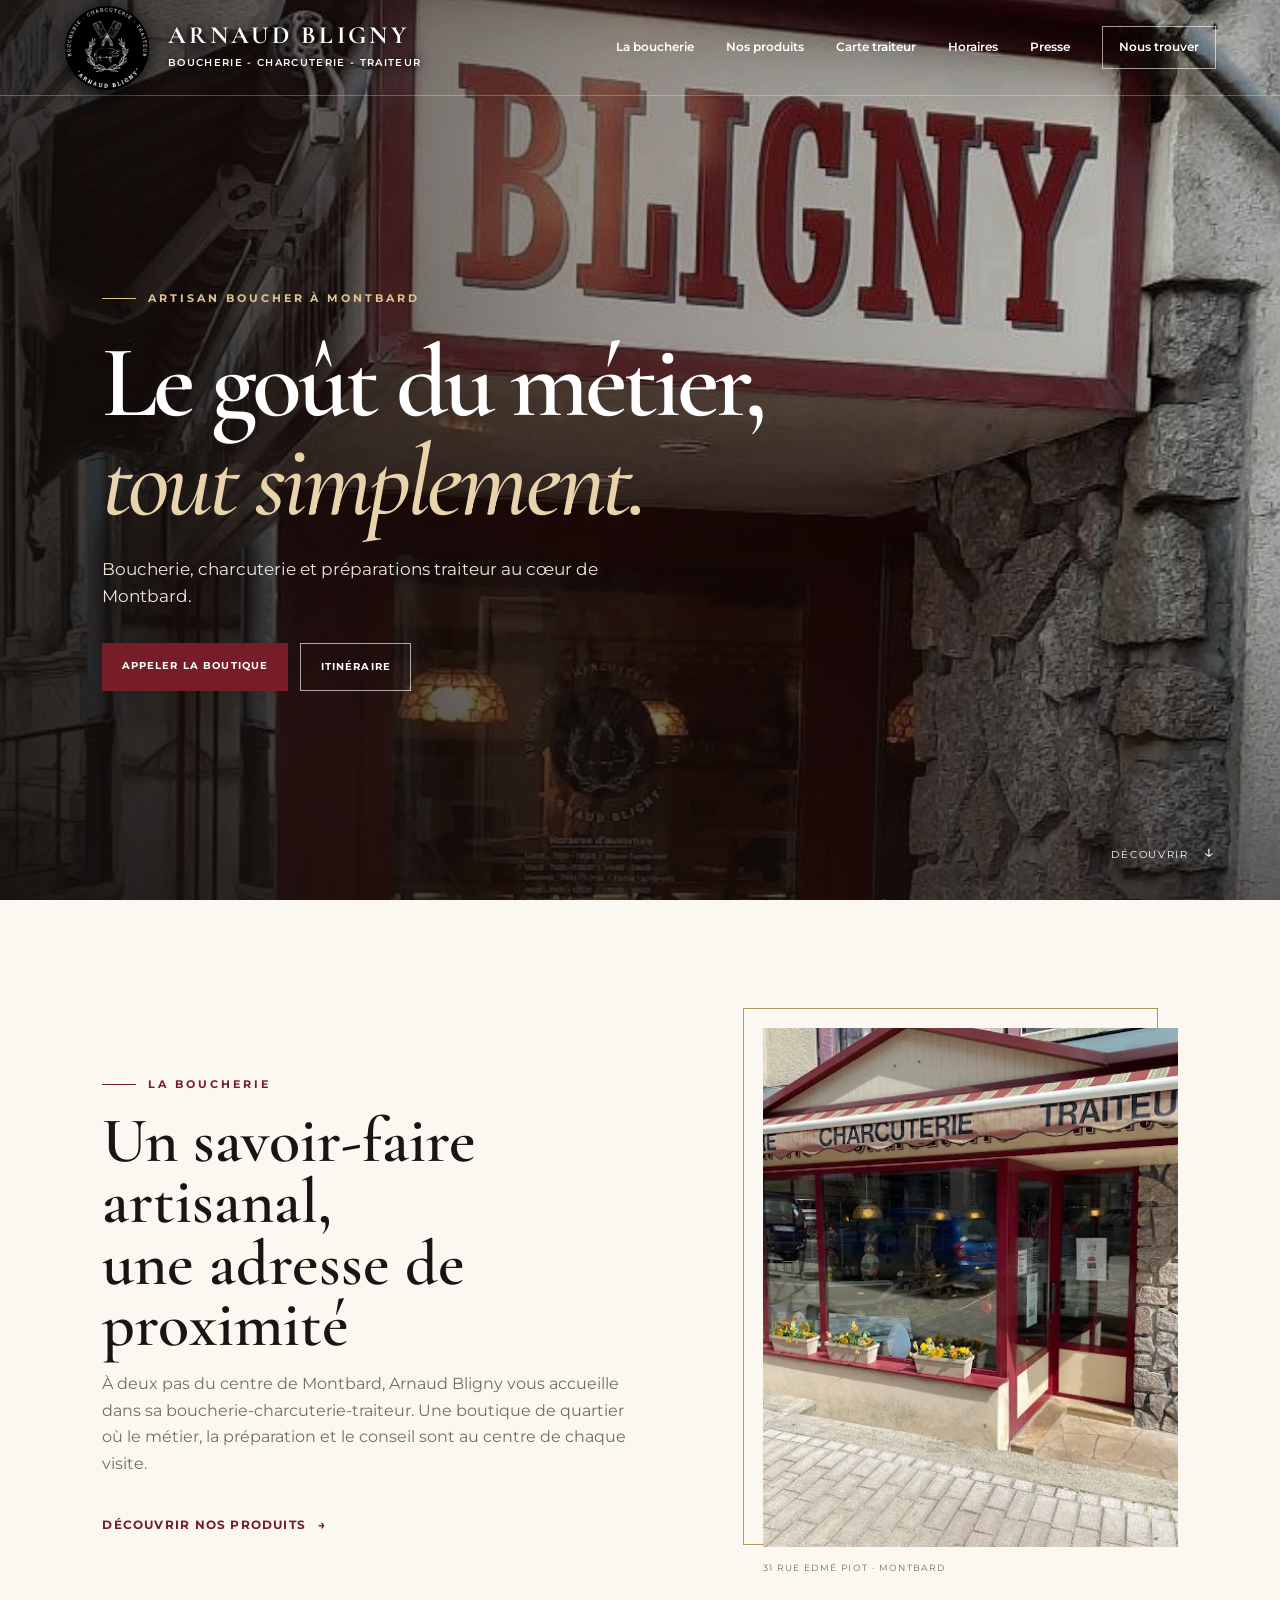
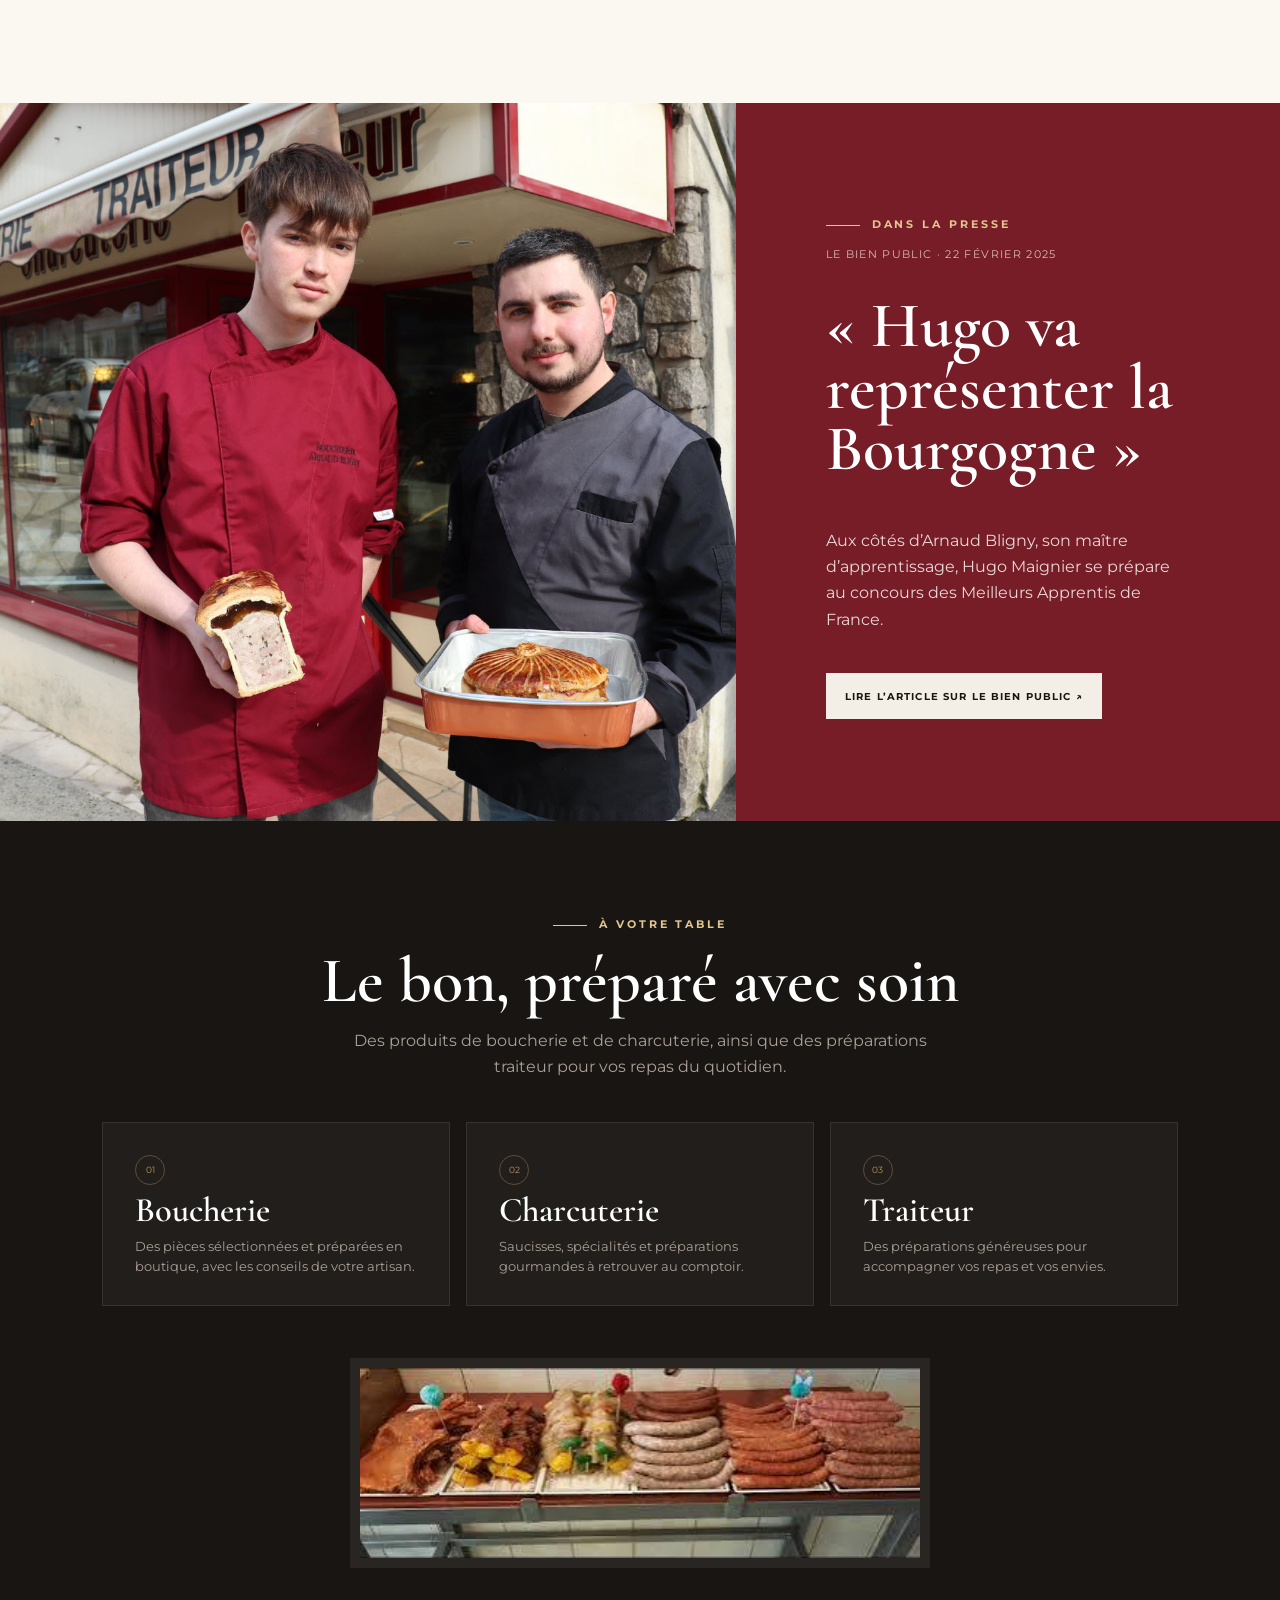
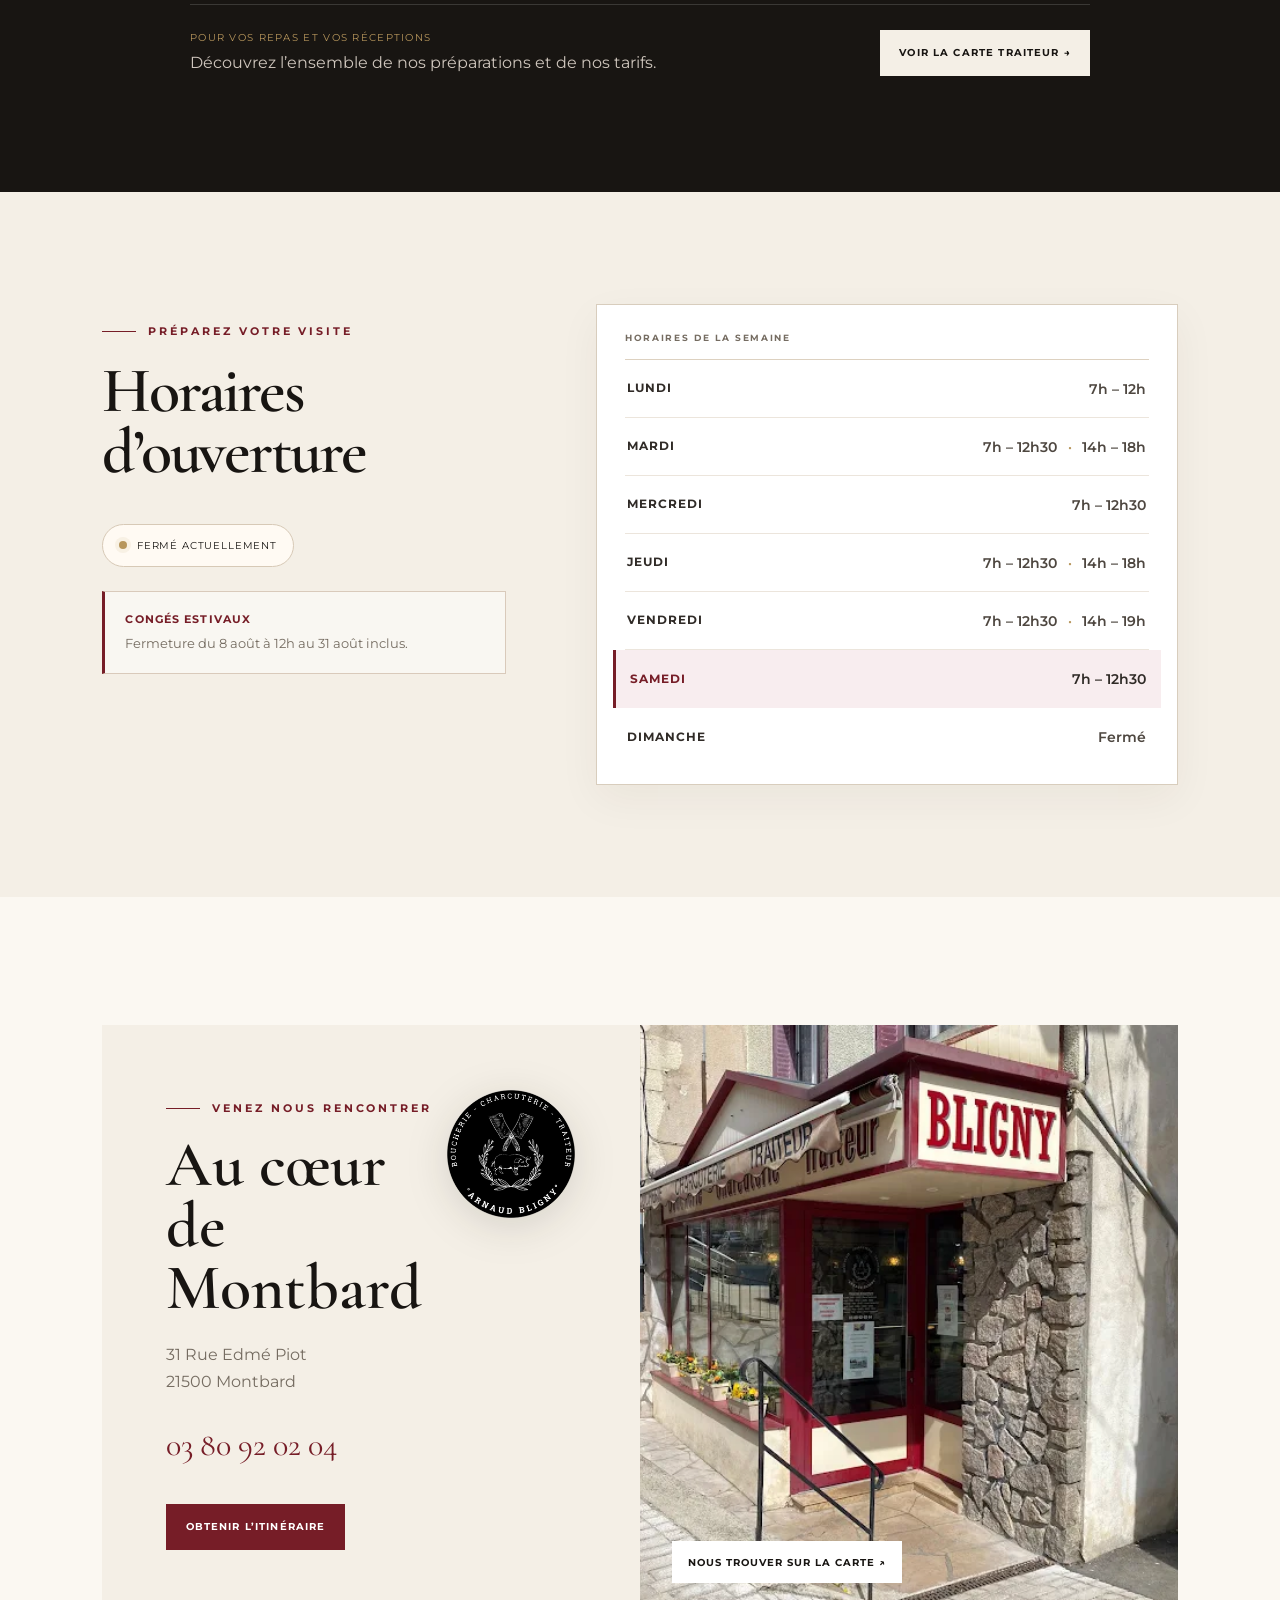
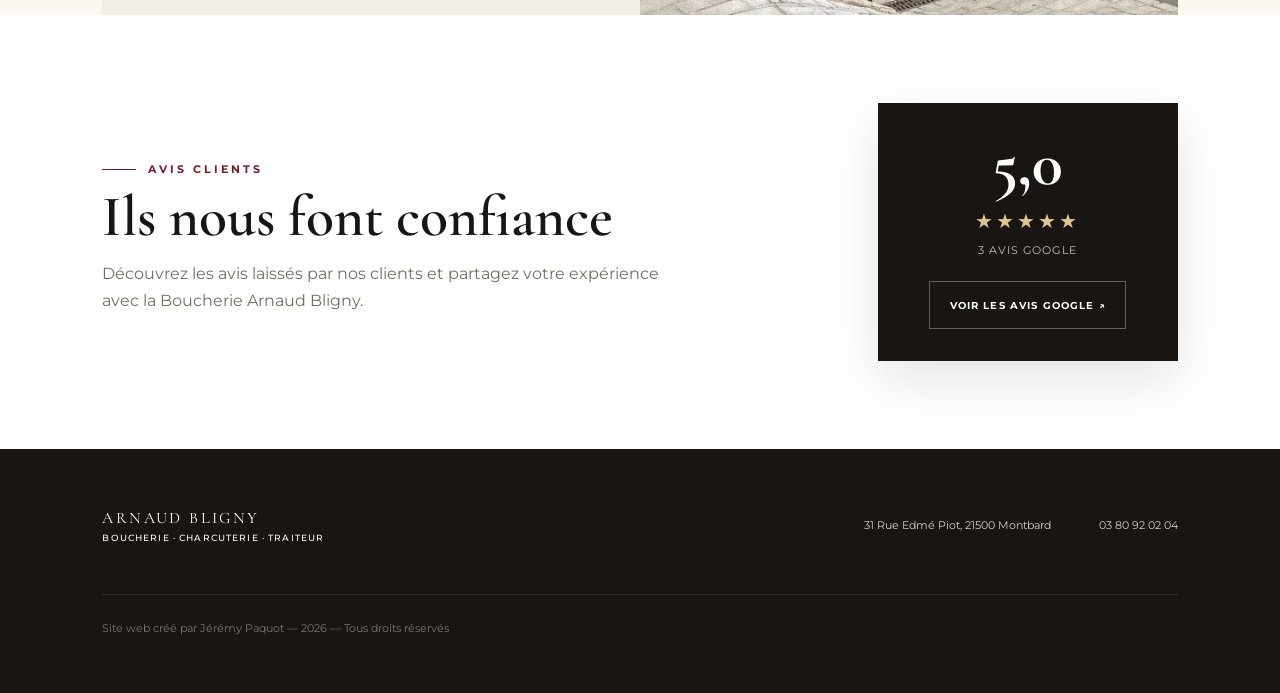
==== commit 69e3b4ec: "Ajouter les avis Google en bas de l’accueil" ====
--- a/index.html
+++ b/index.html
@@ -15,7 +15,7 @@
   <link rel="preconnect" href="https://fonts.gstatic.com" crossorigin>
   <link href="https://fonts.googleapis.com/css2?family=Cormorant+Garamond:wght@500;600;700&family=Montserrat:wght@400;500;600;700&display=swap" rel="stylesheet">
   <link rel="stylesheet" href="style.css">
-  <link rel="stylesheet" href="overrides.css?v=7">
+  <link rel="stylesheet" href="overrides.css?v=8">
   <script type="application/ld+json">
   {"@context":"https://schema.org","@type":"ButcherShop","name":"Boucherie Arnaud Bligny","description":"Boucherie, charcuterie et traiteur à Montbard.","telephone":"+33380920204","image":"assets/devanture.webp","address":{"@type":"PostalAddress","streetAddress":"31 Rue Edmé Piot","postalCode":"21500","addressLocality":"Montbard","addressCountry":"FR"},"openingHoursSpecification":[{"@type":"OpeningHoursSpecification","dayOfWeek":"Monday","opens":"07:00","closes":"12:00"},{"@type":"OpeningHoursSpecification","dayOfWeek":["Tuesday","Thursday"],"opens":"07:00","closes":"12:30"},{"@type":"OpeningHoursSpecification","dayOfWeek":["Tuesday","Thursday"],"opens":"14:00","closes":"18:00"},{"@type":"OpeningHoursSpecification","dayOfWeek":"Wednesday","opens":"07:00","closes":"12:30"},{"@type":"OpeningHoursSpecification","dayOfWeek":"Friday","opens":"07:00","closes":"12:30"},{"@type":"OpeningHoursSpecification","dayOfWeek":"Friday","opens":"14:00","closes":"19:00"},{"@type":"OpeningHoursSpecification","dayOfWeek":"Saturday","opens":"07:00","closes":"12:30"}]}
   </script>
@@ -81,6 +81,13 @@
       <div class="contact-card reveal"><img src="assets/logo-transparent.png" alt="" aria-hidden="true"><p class="eyebrow dark">Venez nous rencontrer</p><h2>Au cœur de<br>Montbard</h2><address>31 Rue Edmé Piot<br>21500 Montbard</address><a class="phone" href="tel:+33380920204">03 80 92 02 04</a><div class="actions"><a class="button primary" href="https://www.google.com/maps/dir/?api=1&destination=31+Rue+Edme+Piot+21500+Montbard" target="_blank" rel="noopener noreferrer">Obtenir l’itinéraire</a></div></div>
       <a class="contact-photo reveal" href="https://www.google.com/maps/dir/?api=1&destination=31+Rue+Edme+Piot+21500+Montbard" target="_blank" rel="noopener noreferrer" aria-label="Ouvrir l’itinéraire vers la boucherie"><img src="assets/enseigne.webp" alt="Entrée de la boucherie avec l’enseigne Bligny" loading="lazy"><span>Nous trouver sur la carte ↗</span></a>
     </section>
+    <section class="google-reviews" aria-labelledby="avis-google-title">
+      <div class="google-reviews-inner">
+        <div class="google-reviews-copy"><p class="eyebrow dark">Avis clients</p><h2 id="avis-google-title">Ils nous font confiance</h2><p>Découvrez les avis laissés par nos clients et partagez votre expérience avec la Boucherie Arnaud Bligny.</p></div>
+        <div class="google-rating"><strong>5,0</strong><span class="google-stars" aria-label="5 étoiles sur 5">★★★★★</span><small>3 avis Google</small><a class="button" href="https://www.google.com/maps/search/?api=1&amp;query=Boucherie+Arnaud+Bligny+31+Rue+Edme+Piot+21500+Montbard" target="_blank" rel="noopener noreferrer">Voir les avis Google ↗</a></div>
+      </div>
+    </section>
+
   </main>
   <footer><div class="footer-brand">Arnaud Bligny <small>Boucherie · Charcuterie · Traiteur</small></div><p>31 Rue Edmé Piot, 21500 Montbard</p><a href="tel:+33380920204">03 80 92 02 04</a><p class="copyright">Site web créé par Jérémy Paquot — 2026 — Tous droits réservés</p></footer>
   <script src="script.js?v=2"></script>
--- a/overrides.css
+++ b/overrides.css
@@ -19,5 +19,9 @@
 /* Page carte traiteur */
 .menu-page{background:var(--paper)}.menu-page .site-header{position:relative;background:var(--ink)}.menu-page main{padding:6rem 6vw}.menu-hero{text-align:center;max-width:800px;margin:0 auto 5rem}.menu-hero .menu-logo{width:150px;height:150px;object-fit:contain;background:transparent;padding:0;border-radius:50%;filter:drop-shadow(0 8px 20px #18151222);margin:0 auto 1.5rem}.menu-hero h1{font-size:clamp(4rem,8vw,7rem);color:var(--wine)}.menu-hero>p:last-child{max-width:600px;margin:1.5rem auto;color:var(--muted)}.menu-sections{display:grid;grid-template-columns:repeat(2,minmax(0,1fr));gap:2rem;max-width:1250px;margin:0 auto}.menu-card{background:white;padding:2.5rem;border-top:4px solid var(--wine);box-shadow:0 14px 45px #2b21110d}.menu-card h2{font-size:2.4rem;color:var(--wine);margin:0 0 1.5rem}.menu-items{list-style:none;padding:0;margin:0}.menu-items li{display:grid;grid-template-columns:1fr auto;gap:1rem;padding:.62rem 0;border-bottom:1px solid #e9e1d6;line-height:1.35}.menu-items li:last-child{border-bottom:0}.menu-items span{font-size:.84rem}.menu-items strong{white-space:nowrap;color:var(--wine);font-family:"Cormorant Garamond",serif;font-size:1.08rem}.menu-note{max-width:1250px;margin:2rem auto 0;padding:1.5rem;text-align:center;color:var(--muted);font-size:.76rem}.menu-back{display:flex;justify-content:center;margin:3rem 0 0}.menu-page footer{margin-top:4rem}
 .menu-contact{max-width:720px;margin:2.5rem auto 0;padding:2rem;text-align:center;background:#f4efe6;border:1px solid #ded3c4}.menu-contact p{margin:0 0 1.25rem;color:var(--muted);font-size:.84rem}.menu-contact .button{min-width:230px}
+
+/* Avis Google : bloc statique simple, sans API */
+.google-reviews{padding:5.5rem 8vw;background:#fff}.google-reviews-inner{display:grid;grid-template-columns:1fr auto;align-items:center;gap:3rem;width:min(1100px,100%);margin:0 auto}.google-reviews h2{font-size:clamp(2.8rem,4.5vw,4.7rem);margin:.2em 0}.google-reviews-copy>p:last-child{max-width:590px;margin:1rem 0 0;color:var(--muted)}.google-rating{min-width:300px;padding:2rem 2.25rem;text-align:center;background:var(--ink);color:#fff;box-shadow:0 18px 50px #1815121c}.google-rating strong{display:block;font-family:"Cormorant Garamond",serif;font-size:4rem;line-height:.9}.google-stars{display:block;margin:.75rem 0 .25rem;color:#e1c48f;font-size:1.25rem;letter-spacing:.16em}.google-rating small{display:block;margin-bottom:1.35rem;color:#c8c0b7;font-size:.68rem;letter-spacing:.08em;text-transform:uppercase}.google-rating .button{border:1px solid #ffffff55;color:#fff}
+@media(max-width:800px){.google-reviews{padding:4.5rem 6vw}.google-reviews-inner{grid-template-columns:1fr;gap:2rem}.google-rating{width:100%;min-width:0}}
 @media(max-width:800px){.menu-page main{padding:4rem 5vw}.menu-sections{grid-template-columns:1fr}.menu-card{padding:1.6rem}.menu-items li{grid-template-columns:1fr}.menu-items strong{margin-top:-.3rem}.menu-page .site-header nav a{color:white}}
 
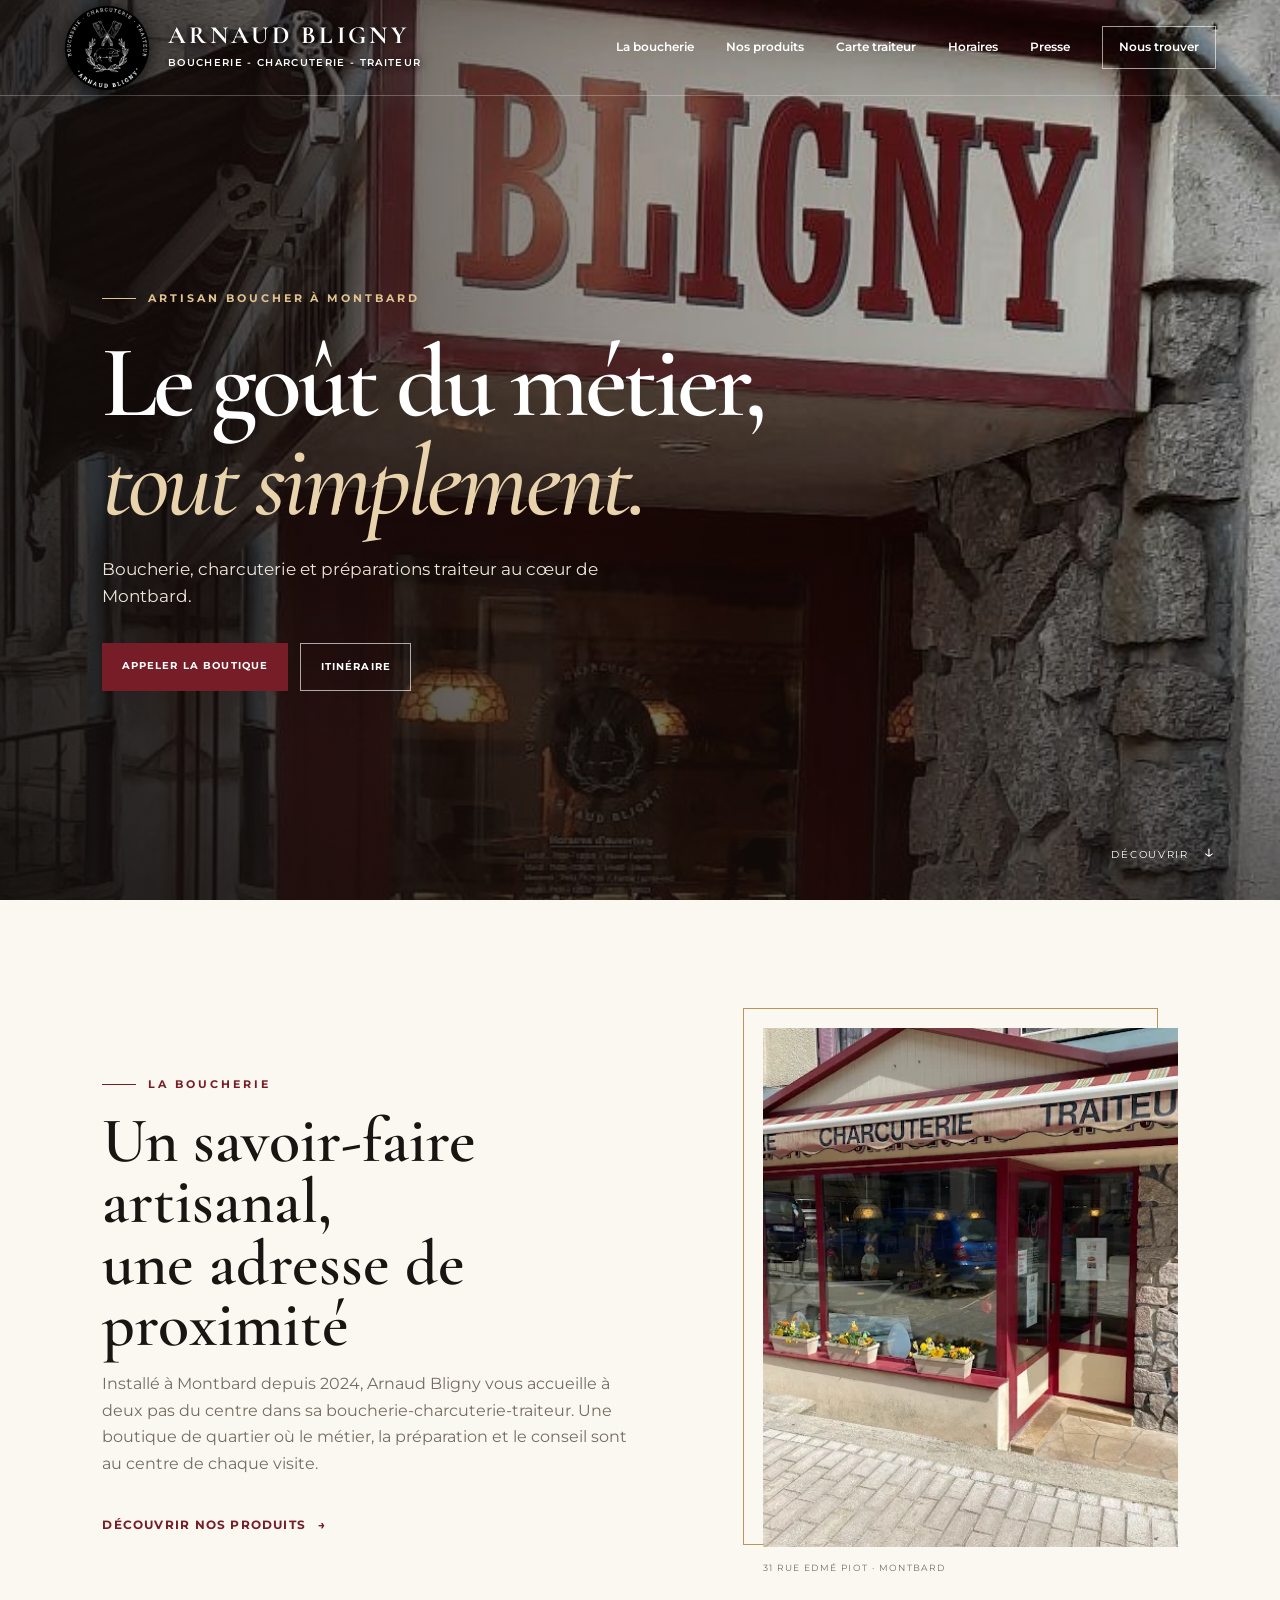
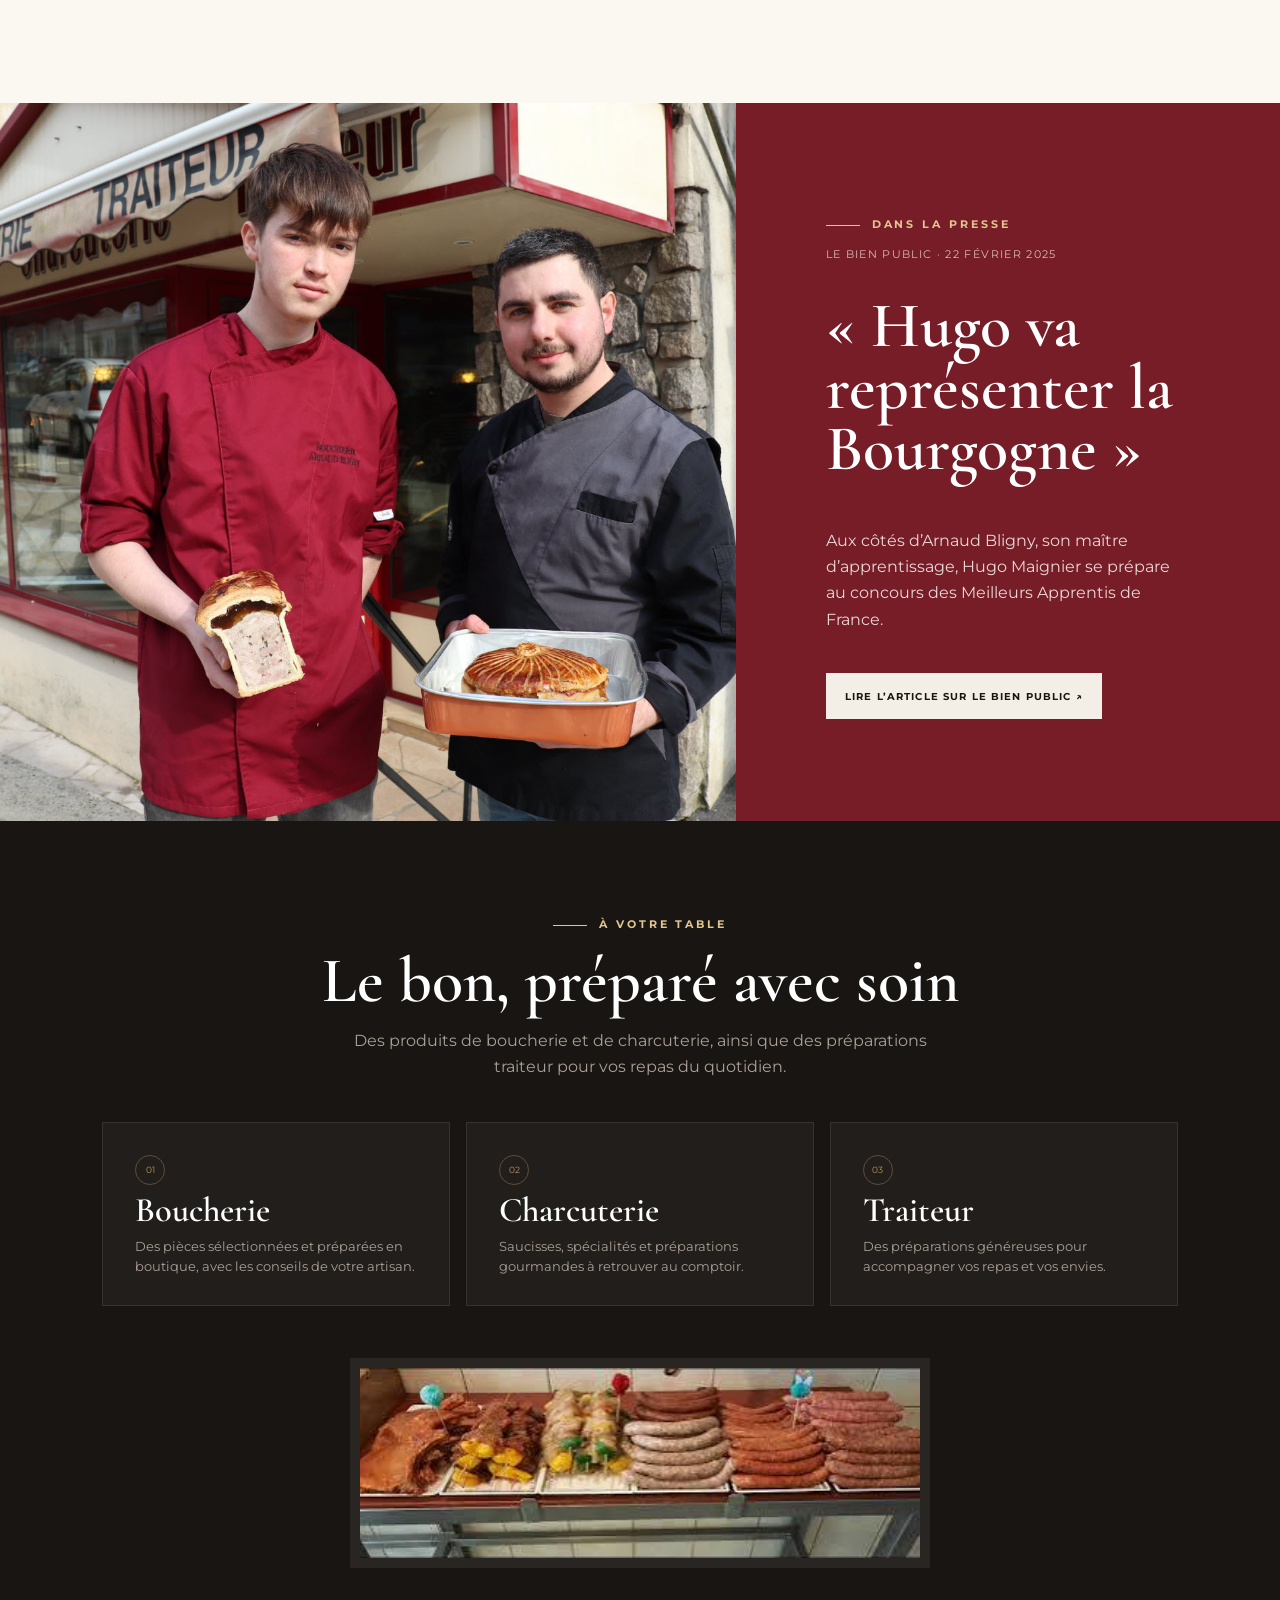
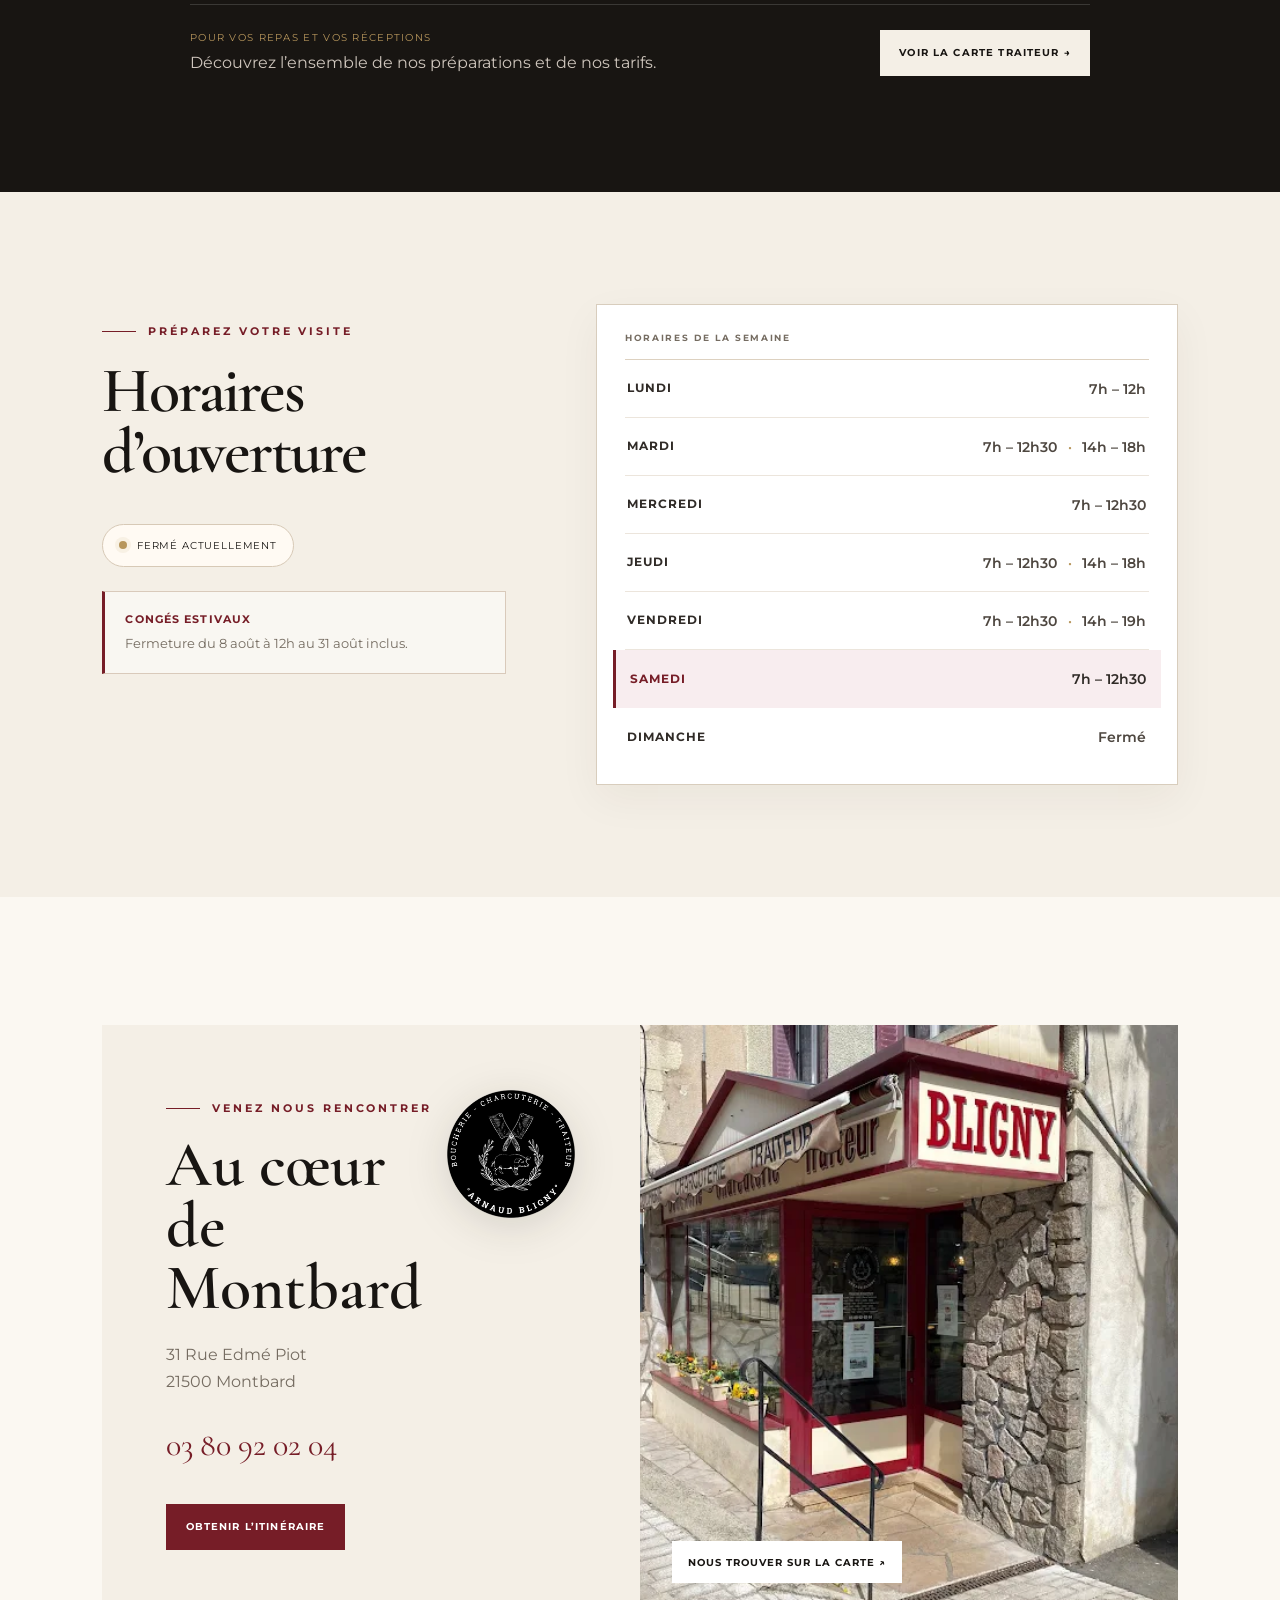
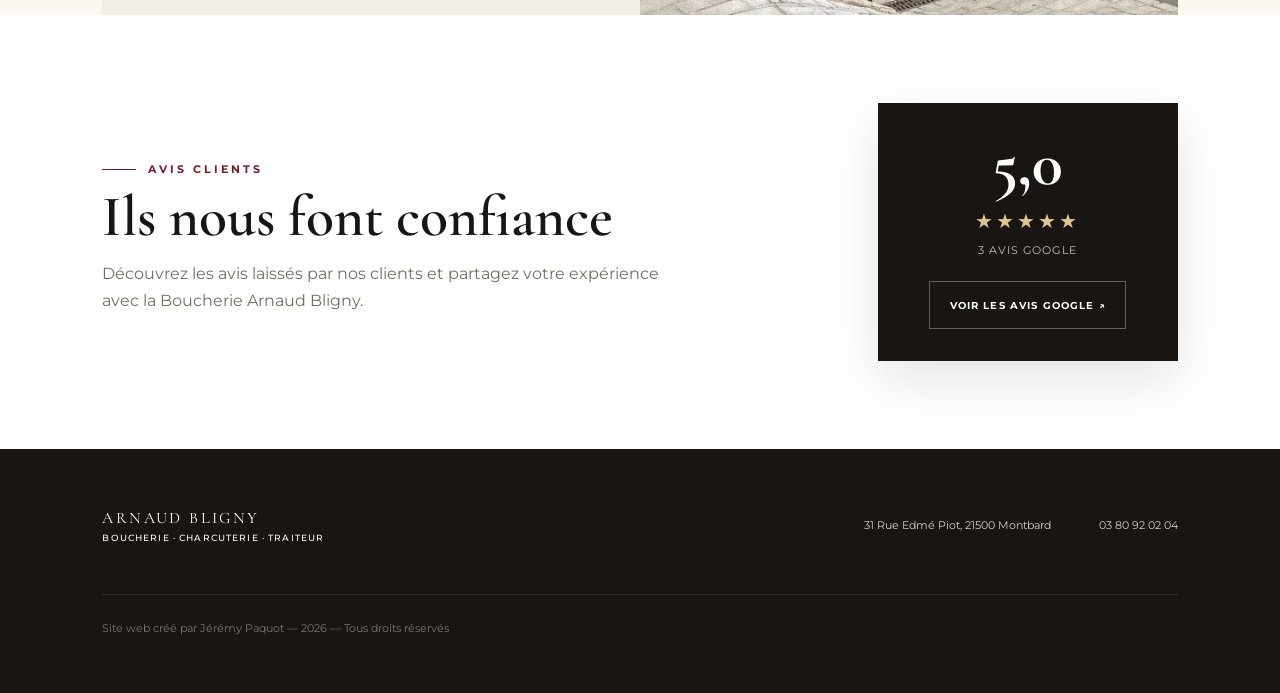
==== commit e1f242b1: "Préciser l’installation d’Arnaud Bligny depuis 2024" ====
--- a/index.html
+++ b/index.html
@@ -15,7 +15,7 @@
   <link rel="preconnect" href="https://fonts.gstatic.com" crossorigin>
   <link href="https://fonts.googleapis.com/css2?family=Cormorant+Garamond:wght@500;600;700&family=Montserrat:wght@400;500;600;700&display=swap" rel="stylesheet">
   <link rel="stylesheet" href="style.css">
-  <link rel="stylesheet" href="overrides.css?v=8">
+  <link rel="stylesheet" href="overrides.css?v=11">
   <script type="application/ld+json">
   {"@context":"https://schema.org","@type":"ButcherShop","name":"Boucherie Arnaud Bligny","description":"Boucherie, charcuterie et traiteur à Montbard.","telephone":"+33380920204","image":"assets/devanture.webp","address":{"@type":"PostalAddress","streetAddress":"31 Rue Edmé Piot","postalCode":"21500","addressLocality":"Montbard","addressCountry":"FR"},"openingHoursSpecification":[{"@type":"OpeningHoursSpecification","dayOfWeek":"Monday","opens":"07:00","closes":"12:00"},{"@type":"OpeningHoursSpecification","dayOfWeek":["Tuesday","Thursday"],"opens":"07:00","closes":"12:30"},{"@type":"OpeningHoursSpecification","dayOfWeek":["Tuesday","Thursday"],"opens":"14:00","closes":"18:00"},{"@type":"OpeningHoursSpecification","dayOfWeek":"Wednesday","opens":"07:00","closes":"12:30"},{"@type":"OpeningHoursSpecification","dayOfWeek":"Friday","opens":"07:00","closes":"12:30"},{"@type":"OpeningHoursSpecification","dayOfWeek":"Friday","opens":"14:00","closes":"19:00"},{"@type":"OpeningHoursSpecification","dayOfWeek":"Saturday","opens":"07:00","closes":"12:30"}]}
   </script>
@@ -42,12 +42,13 @@
     </section>
 
     <section class="intro section" id="boucherie">
-      <div class="section-copy reveal"><p class="eyebrow dark">La boucherie</p><h2>Un savoir-faire artisanal,<br>une adresse de proximité</h2><p>À deux pas du centre de Montbard, Arnaud Bligny vous accueille dans sa boucherie-charcuterie-traiteur. Une boutique de quartier où le métier, la préparation et le conseil sont au centre de chaque visite.</p><a class="text-link" href="#produits">Découvrir nos produits <span>→</span></a></div>
+      <div class="section-copy reveal"><p class="eyebrow dark">La boucherie</p><h2>Un savoir-faire artisanal,<br>une adresse de proximité</h2><p>Installé à Montbard depuis 2024, Arnaud Bligny vous accueille à deux pas du centre dans sa boucherie-charcuterie-traiteur. Une boutique de quartier où le métier, la préparation et le conseil sont au centre de chaque visite.</p><a class="text-link" href="#produits">Découvrir nos produits <span>→</span></a></div>
       <figure class="shop-frame reveal"><img src="assets/boutique.webp" alt="Façade de la Boucherie Arnaud Bligny" loading="lazy"><figcaption>31 rue Edmé Piot · Montbard</figcaption></figure>
     </section>
 
 
     <section class="press section" id="presse">
+      <div class="press-mobile-heading"><p class="eyebrow">Dans la presse</p><span class="source">Le Bien Public · 22 février 2025</span></div>
       <div class="press-photo reveal"><img src="assets/hugo-arnaud.jpg" alt="Hugo, à gauche en rouge, et Arnaud Bligny, à droite en noir, devant la boucherie" loading="lazy"></div>
       <article class="press-copy reveal"><p class="eyebrow">Dans la presse</p><span class="source">Le Bien Public · 22 février 2025</span><h2>« Hugo va représenter la Bourgogne »</h2><p>Aux côtés d’Arnaud Bligny, son maître d’apprentissage, Hugo Maignier se prépare au concours des Meilleurs Apprentis de France.</p><a class="button light" href="https://www.bienpublic.com/economie/2025/02/22/meilleurs-apprentis-de-france-hugo-va-representer-la-bourgogne" target="_blank" rel="noopener noreferrer">Lire l’article sur Le Bien Public ↗</a></article>
     </section>
--- a/overrides.css
+++ b/overrides.css
@@ -9,7 +9,7 @@
 .hours.section{position:relative;isolation:isolate;grid-template-columns:minmax(280px,.82fr) minmax(430px,1.18fr);align-items:start;gap:clamp(3rem,7vw,8rem);padding-top:7rem;padding-bottom:7rem;background:linear-gradient(135deg,#f7f2e9 0%,#eee4d5 100%);overflow:hidden}.hours.section:before{content:"";position:absolute;z-index:-1;width:420px;height:420px;border:1px solid #b7965c40;border-radius:50%;left:-190px;bottom:-240px}.hours-title{padding-top:.5rem}.hours-title h2{font-size:clamp(3.7rem,5vw,5.3rem);margin:.3em 0 .45em}.hours .status{display:inline-flex;width:auto;margin-top:.8rem;padding:.72rem 1rem;border:1px solid #d7c9b6;background:#fffaf3;box-shadow:0 8px 26px #493b2710;font-size:.65rem}.hours .status i{box-shadow:0 0 0 4px #b7965c18}.hours .status.open{color:#27683e;border-color:#8eb59a66;background:#f4fbf5}.hours .status.open i{box-shadow:0 0 0 4px #3f895922}.hours .holiday{margin-top:1.5rem;padding:1.15rem 1.25rem;border:1px solid #d9cabb;border-left:3px solid var(--wine);background:#ffffff80}.hours-list{position:relative;padding:1rem 2rem;background:#fffdf9;border:1px solid #ded3c4;box-shadow:0 24px 70px #3b2d1b12}.hours-list:before{content:"Horaires de la semaine";display:block;padding:.6rem 0 1rem;border-bottom:1px solid #ddd1c0;color:var(--gold);font-size:.6rem;font-weight:700;letter-spacing:.18em;text-transform:uppercase}.hours-list>div{display:grid;grid-template-columns:135px 1fr;align-items:center;gap:1.5rem;min-height:63px;padding:.85rem .25rem;border-bottom:1px solid #e8dfd3}.hours-list>div:last-child{border-bottom:0}.hours-list strong{font-size:.68rem}.hours-list span{font-size:1.12rem;text-align:right}.hours-list .today{margin:.45rem -.85rem;padding:.9rem 1.1rem;border:0;border-radius:4px;background:var(--wine);color:#fff;box-shadow:0 10px 28px #761d2730}.hours-list .today strong,.hours-list .today span,.hours-list .today b{color:#fff}
 @media(max-width:900px){.site-header{height:88px}.brand img{width:72px;height:72px}.brand b{font-size:1.25rem}.brand small{font-size:.62rem}.menu-invite{align-items:flex-start;flex-direction:column}}
 @media(max-width:900px){.hours.section{grid-template-columns:1fr;gap:2.5rem;padding-top:5rem;padding-bottom:5rem}.hours-title{display:grid;grid-template-columns:1fr auto;column-gap:2rem;align-items:end}.hours-title .eyebrow,.hours-title h2{grid-column:1}.hours-title .status{grid-column:2;grid-row:1/3}.hours-title .holiday{grid-column:1/-1}.hours-list{padding:1rem 1.5rem}}
-@media(max-width:560px){.brand{gap:12px}.brand img{width:66px;height:66px}.brand b{font-size:1.02rem;letter-spacing:.13em}.brand small{font-size:.54rem;letter-spacing:.08em}}
+@media(max-width:560px){.brand{gap:10px;min-width:0}.brand img{flex:0 0 auto;width:62px;height:62px}.brand span{min-width:0}.brand b{font-size:.96rem;letter-spacing:.1em;white-space:nowrap}.brand small{display:block;font-size:.48rem;line-height:1.35;letter-spacing:.045em;white-space:nowrap}}
 @media(max-width:560px){.hours.section{gap:1.75rem;padding-top:4rem;padding-bottom:4rem}.hours-title{display:block}.hours-title h2{font-size:3.3rem}.hours .status{margin-top:.5rem}.hours-list{padding:.75rem 1rem}.hours-list>div{grid-template-columns:1fr;gap:.1rem;min-height:0;padding:.8rem .2rem}.hours-list span{text-align:left;font-size:1.05rem}.hours-list .today{margin:.4rem -.35rem;padding:.85rem .75rem}}
 
 /* Horaires : version finale sobre et très lisible */
@@ -24,4 +24,8 @@
 .google-reviews{padding:5.5rem 8vw;background:#fff}.google-reviews-inner{display:grid;grid-template-columns:1fr auto;align-items:center;gap:3rem;width:min(1100px,100%);margin:0 auto}.google-reviews h2{font-size:clamp(2.8rem,4.5vw,4.7rem);margin:.2em 0}.google-reviews-copy>p:last-child{max-width:590px;margin:1rem 0 0;color:var(--muted)}.google-rating{min-width:300px;padding:2rem 2.25rem;text-align:center;background:var(--ink);color:#fff;box-shadow:0 18px 50px #1815121c}.google-rating strong{display:block;font-family:"Cormorant Garamond",serif;font-size:4rem;line-height:.9}.google-stars{display:block;margin:.75rem 0 .25rem;color:#e1c48f;font-size:1.25rem;letter-spacing:.16em}.google-rating small{display:block;margin-bottom:1.35rem;color:#c8c0b7;font-size:.68rem;letter-spacing:.08em;text-transform:uppercase}.google-rating .button{border:1px solid #ffffff55;color:#fff}
 @media(max-width:800px){.google-reviews{padding:4.5rem 6vw}.google-reviews-inner{grid-template-columns:1fr;gap:2rem}.google-rating{width:100%;min-width:0}}
 @media(max-width:800px){.menu-page main{padding:4rem 5vw}.menu-sections{grid-template-columns:1fr}.menu-card{padding:1.6rem}.menu-items li{grid-template-columns:1fr}.menu-items strong{margin-top:-.3rem}.menu-page .site-header nav a{color:white}}
+
+/* Presse : source avant la photo sur mobile uniquement */
+.press-mobile-heading{display:none}
+@media(max-width:900px){.press-mobile-heading{display:block;padding:4rem 6vw 1.5rem;background:var(--wine);color:#fff}.press-mobile-heading .eyebrow{margin:0 0 .65rem}.press-mobile-heading .source{display:block;color:#d9b8b6;font-size:.7rem;letter-spacing:.12em;text-transform:uppercase}.press-copy>.eyebrow,.press-copy>.source{display:none}}
 
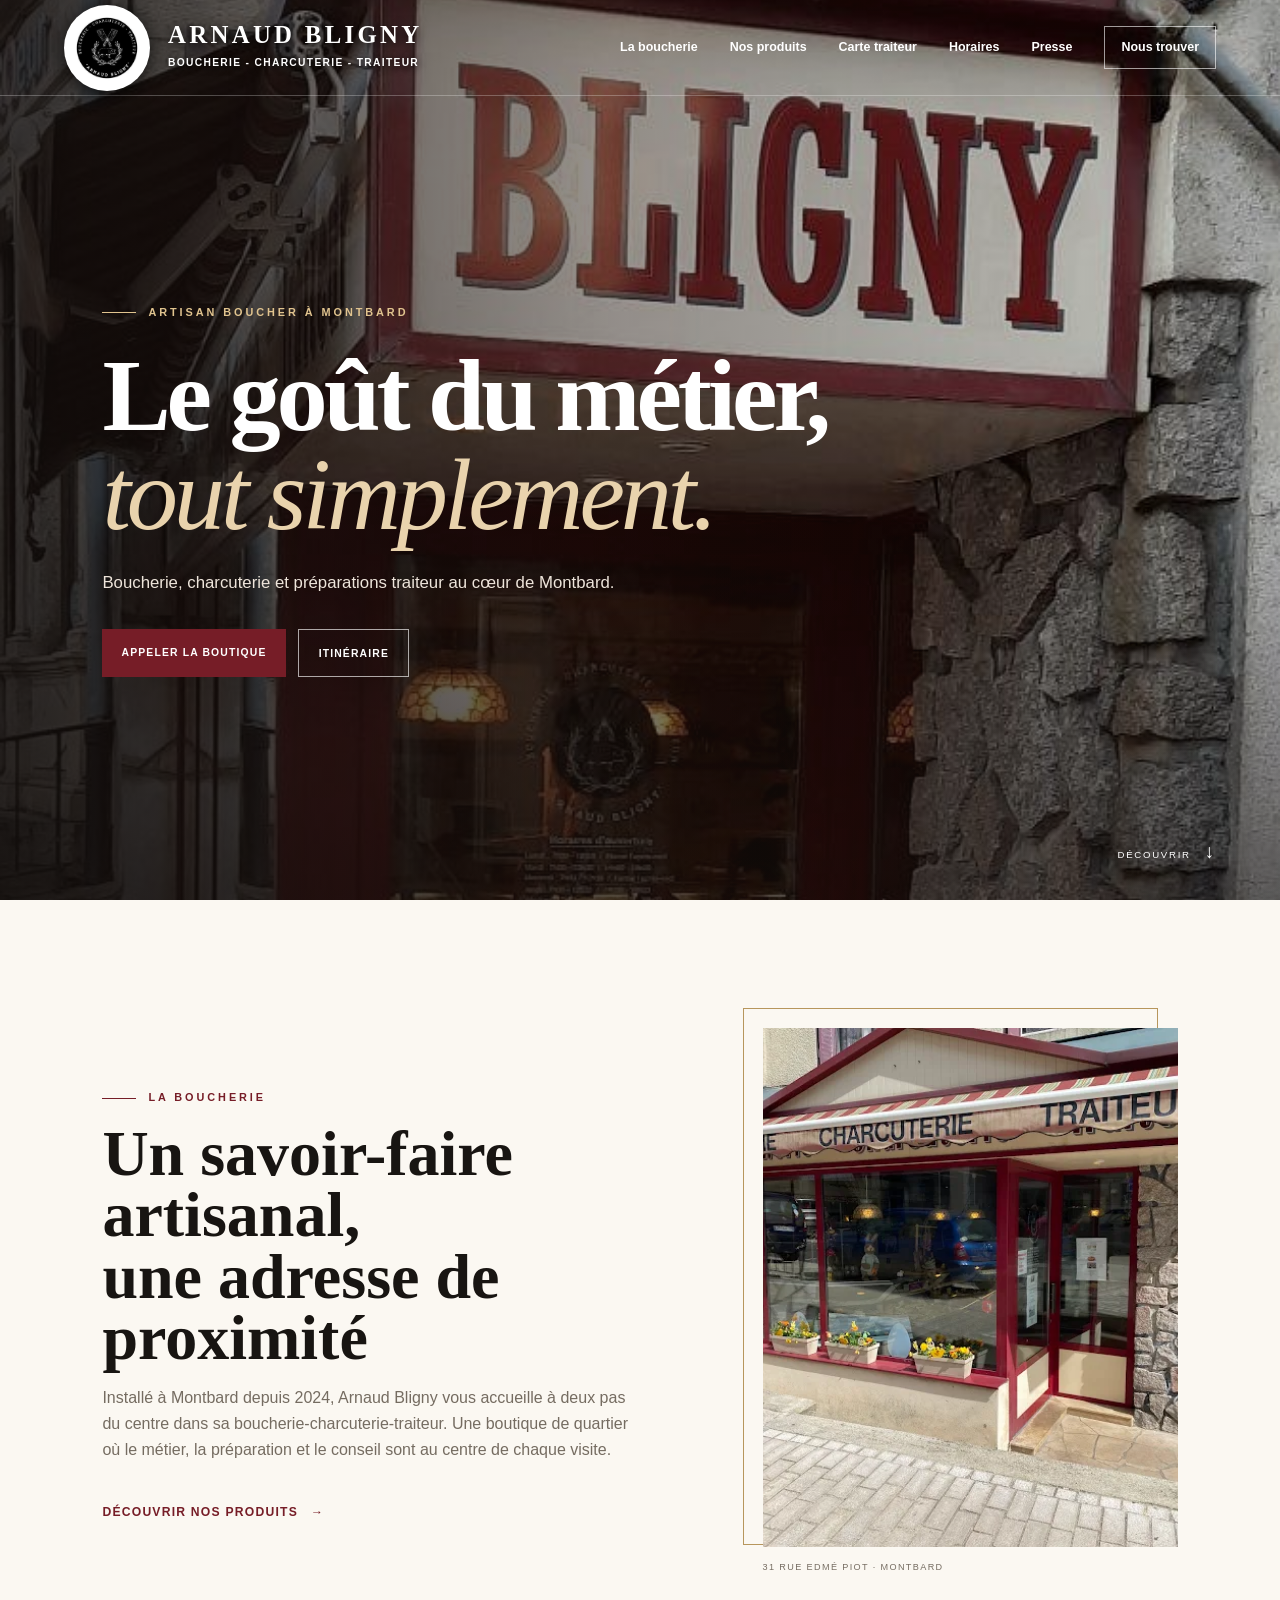
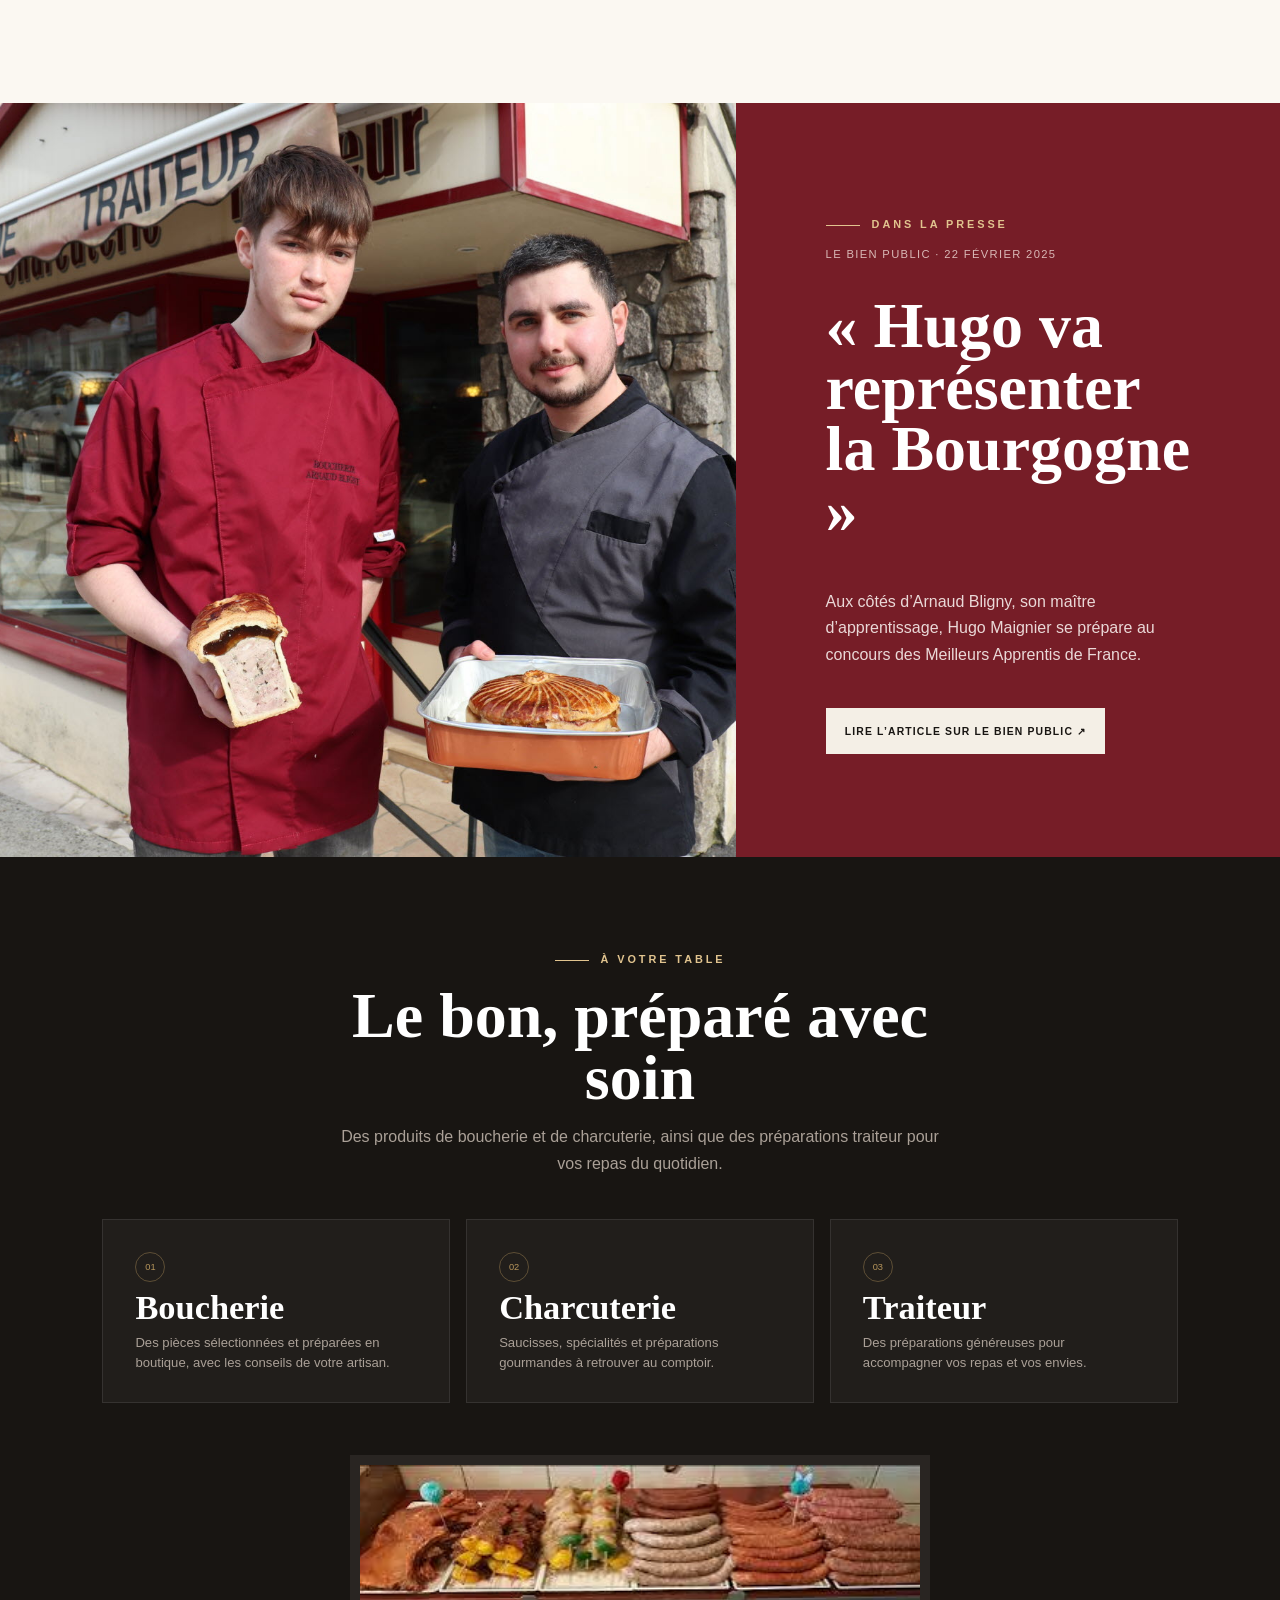
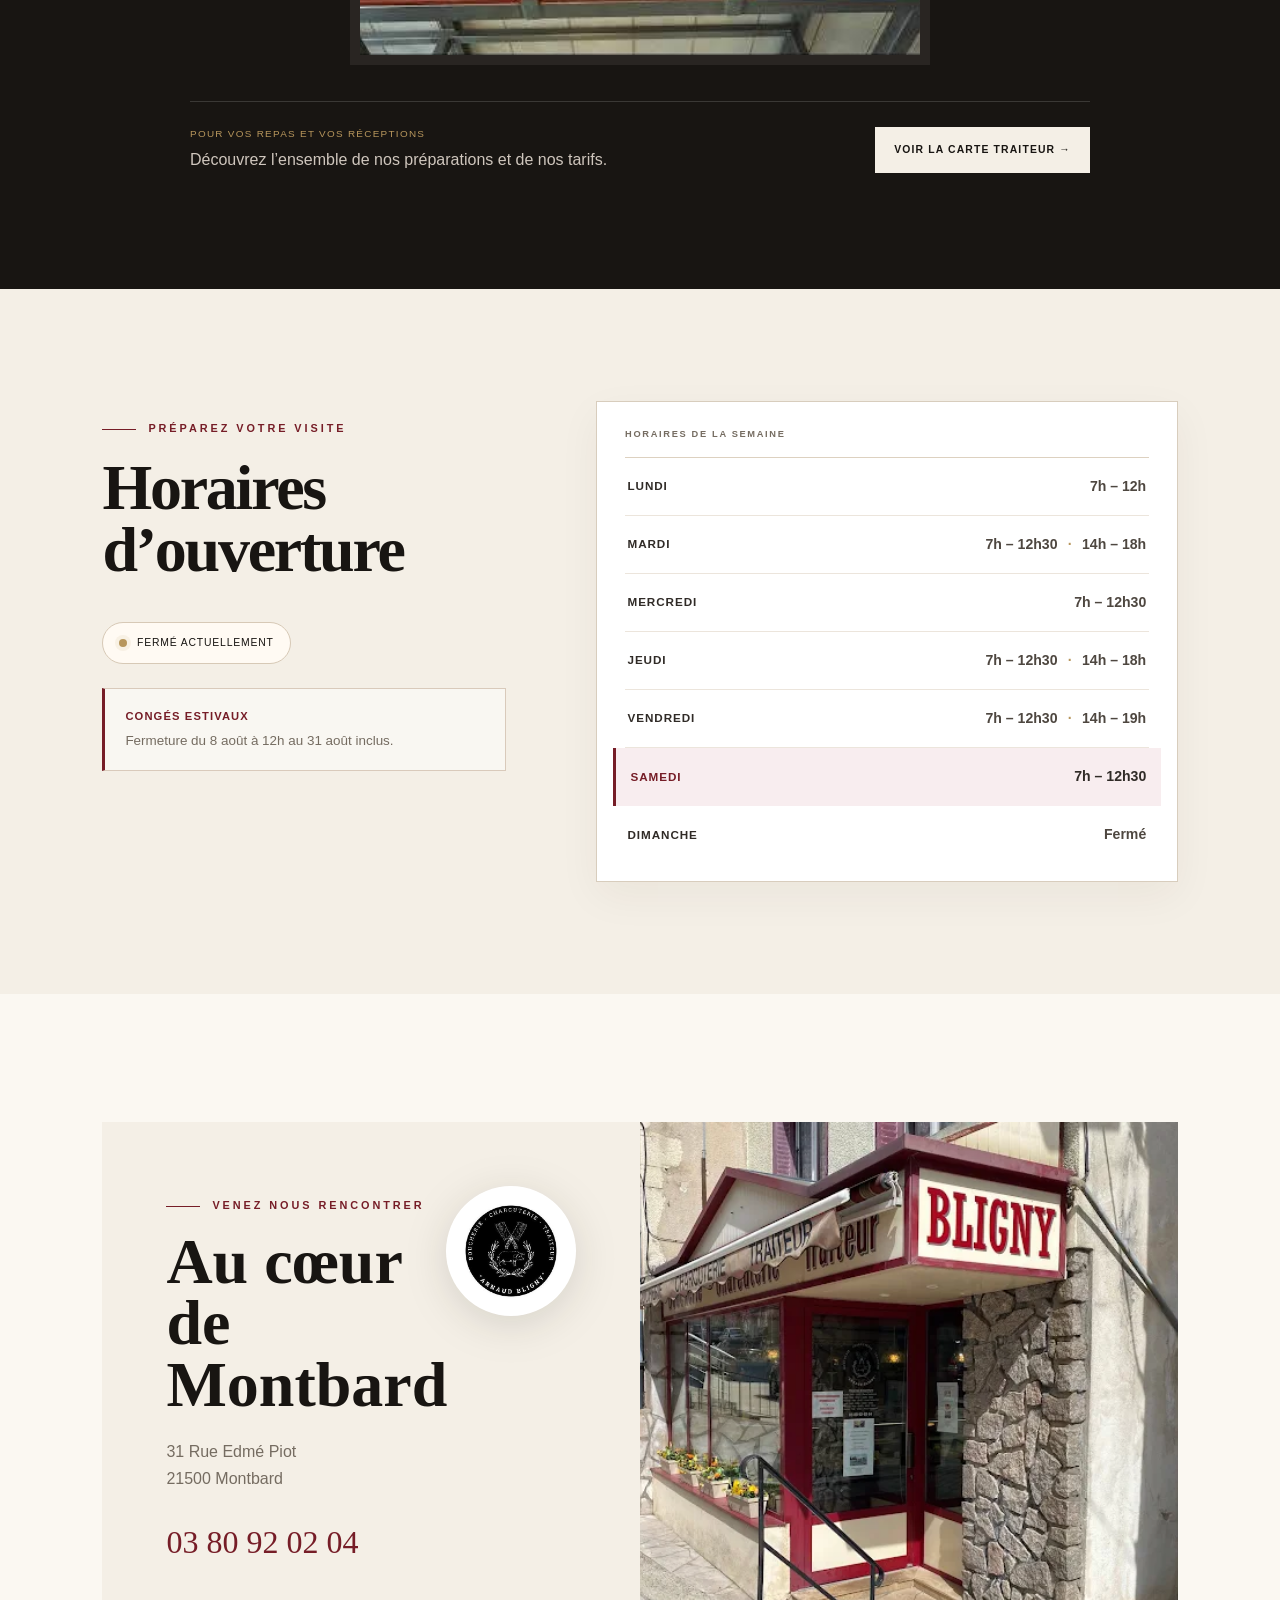
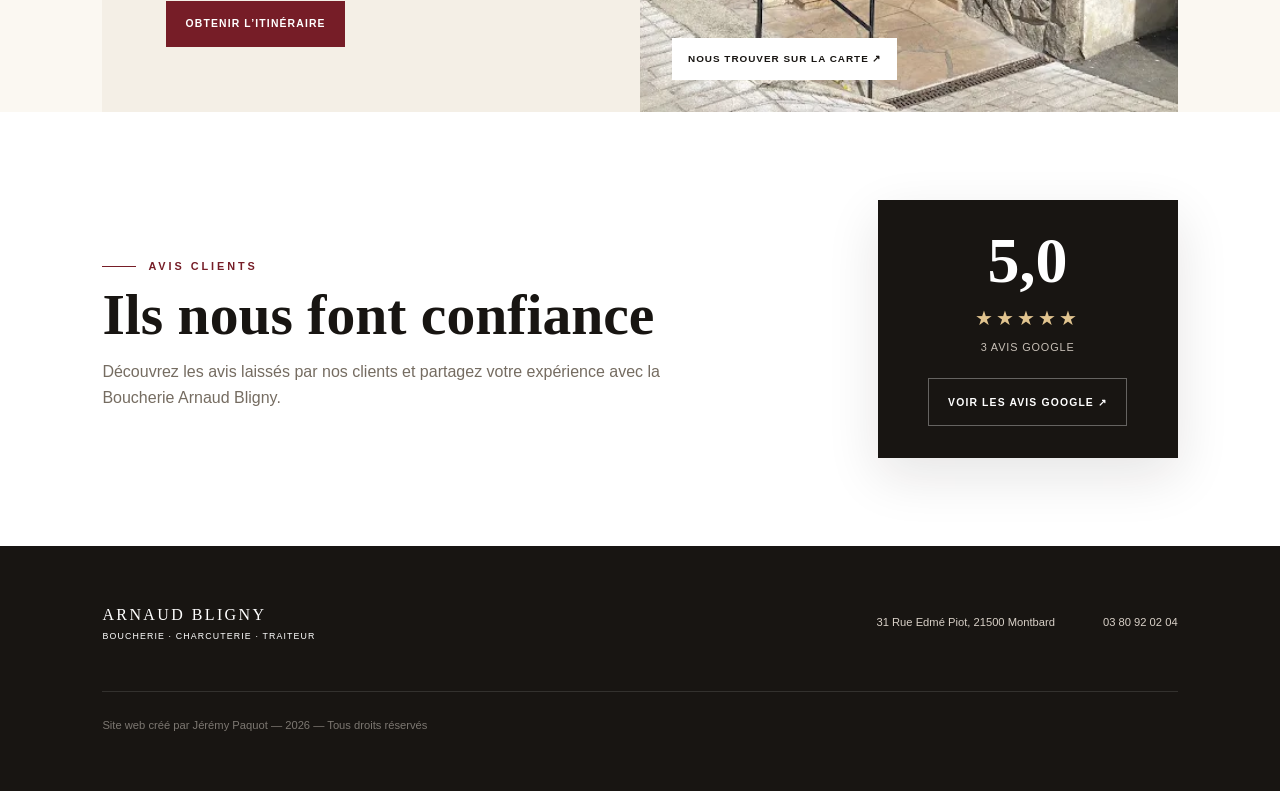
==== commit 790a0eae: "Appliquer une typographie plus artisanale et corriger le logo" ====
--- a/index.html
+++ b/index.html
@@ -10,12 +10,12 @@
   <meta property="og:description" content="Boucherie, charcuterie et traiteur au cœur de Montbard.">
   <meta property="og:type" content="website">
   <meta property="og:image" content="assets/devanture.webp">
-  <link rel="icon" href="assets/logo-transparent.png">
+  <link rel="icon" href="assets/logo.jpg">
   <link rel="preconnect" href="https://fonts.googleapis.com">
   <link rel="preconnect" href="https://fonts.gstatic.com" crossorigin>
-  <link href="https://fonts.googleapis.com/css2?family=Cormorant+Garamond:wght@500;600;700&family=Montserrat:wght@400;500;600;700&display=swap" rel="stylesheet">
+  <link href="https://fonts.googleapis.com/css2?family=Barlow+Condensed:wght@500;600;700&family=Barlow:wght@400;500;600&family=Fraunces:opsz,wght@9..144,500;9..144,600;9..144,700&display=swap" rel="stylesheet">
   <link rel="stylesheet" href="style.css">
-  <link rel="stylesheet" href="overrides.css?v=11">
+  <link rel="stylesheet" href="overrides.css?v=12">
   <script type="application/ld+json">
   {"@context":"https://schema.org","@type":"ButcherShop","name":"Boucherie Arnaud Bligny","description":"Boucherie, charcuterie et traiteur à Montbard.","telephone":"+33380920204","image":"assets/devanture.webp","address":{"@type":"PostalAddress","streetAddress":"31 Rue Edmé Piot","postalCode":"21500","addressLocality":"Montbard","addressCountry":"FR"},"openingHoursSpecification":[{"@type":"OpeningHoursSpecification","dayOfWeek":"Monday","opens":"07:00","closes":"12:00"},{"@type":"OpeningHoursSpecification","dayOfWeek":["Tuesday","Thursday"],"opens":"07:00","closes":"12:30"},{"@type":"OpeningHoursSpecification","dayOfWeek":["Tuesday","Thursday"],"opens":"14:00","closes":"18:00"},{"@type":"OpeningHoursSpecification","dayOfWeek":"Wednesday","opens":"07:00","closes":"12:30"},{"@type":"OpeningHoursSpecification","dayOfWeek":"Friday","opens":"07:00","closes":"12:30"},{"@type":"OpeningHoursSpecification","dayOfWeek":"Friday","opens":"14:00","closes":"19:00"},{"@type":"OpeningHoursSpecification","dayOfWeek":"Saturday","opens":"07:00","closes":"12:30"}]}
   </script>
@@ -23,7 +23,7 @@
 <body>
   <a class="skip-link" href="#contenu">Aller au contenu</a>
   <header class="site-header">
-    <a class="brand" href="#accueil" aria-label="Retour à l'accueil"><img src="assets/logo-transparent.png" alt="Logo de la Boucherie Charcuterie Traiteur Arnaud Bligny"><span><b>Arnaud Bligny</b><small>Boucherie - Charcuterie - Traiteur</small></span></a>
+    <a class="brand" href="#accueil" aria-label="Retour à l'accueil"><img src="assets/logo.jpg" alt="Logo de la Boucherie Charcuterie Traiteur Arnaud Bligny"><span><b>Arnaud Bligny</b><small>Boucherie - Charcuterie - Traiteur</small></span></a>
     <button class="menu-toggle" aria-expanded="false" aria-controls="menu"><span></span><span></span><span></span><span class="sr-only">Ouvrir le menu</span></button>
     <nav id="menu" aria-label="Navigation principale"><a href="#boucherie">La boucherie</a><a href="#produits">Nos produits</a><a href="carte-traiteur.html">Carte traiteur</a><a href="#horaires">Horaires</a><a href="#presse">Presse</a><a class="nav-cta" href="#contact">Nous trouver</a></nav>
   </header>
@@ -79,7 +79,7 @@
 
 
     <section class="contact section" id="contact">
-      <div class="contact-card reveal"><img src="assets/logo-transparent.png" alt="" aria-hidden="true"><p class="eyebrow dark">Venez nous rencontrer</p><h2>Au cœur de<br>Montbard</h2><address>31 Rue Edmé Piot<br>21500 Montbard</address><a class="phone" href="tel:+33380920204">03 80 92 02 04</a><div class="actions"><a class="button primary" href="https://www.google.com/maps/dir/?api=1&destination=31+Rue+Edme+Piot+21500+Montbard" target="_blank" rel="noopener noreferrer">Obtenir l’itinéraire</a></div></div>
+      <div class="contact-card reveal"><img src="assets/logo.jpg" alt="" aria-hidden="true"><p class="eyebrow dark">Venez nous rencontrer</p><h2>Au cœur de<br>Montbard</h2><address>31 Rue Edmé Piot<br>21500 Montbard</address><a class="phone" href="tel:+33380920204">03 80 92 02 04</a><div class="actions"><a class="button primary" href="https://www.google.com/maps/dir/?api=1&destination=31+Rue+Edme+Piot+21500+Montbard" target="_blank" rel="noopener noreferrer">Obtenir l’itinéraire</a></div></div>
       <a class="contact-photo reveal" href="https://www.google.com/maps/dir/?api=1&destination=31+Rue+Edme+Piot+21500+Montbard" target="_blank" rel="noopener noreferrer" aria-label="Ouvrir l’itinéraire vers la boucherie"><img src="assets/enseigne.webp" alt="Entrée de la boucherie avec l’enseigne Bligny" loading="lazy"><span>Nous trouver sur la carte ↗</span></a>
     </section>
     <section class="google-reviews" aria-labelledby="avis-google-title">
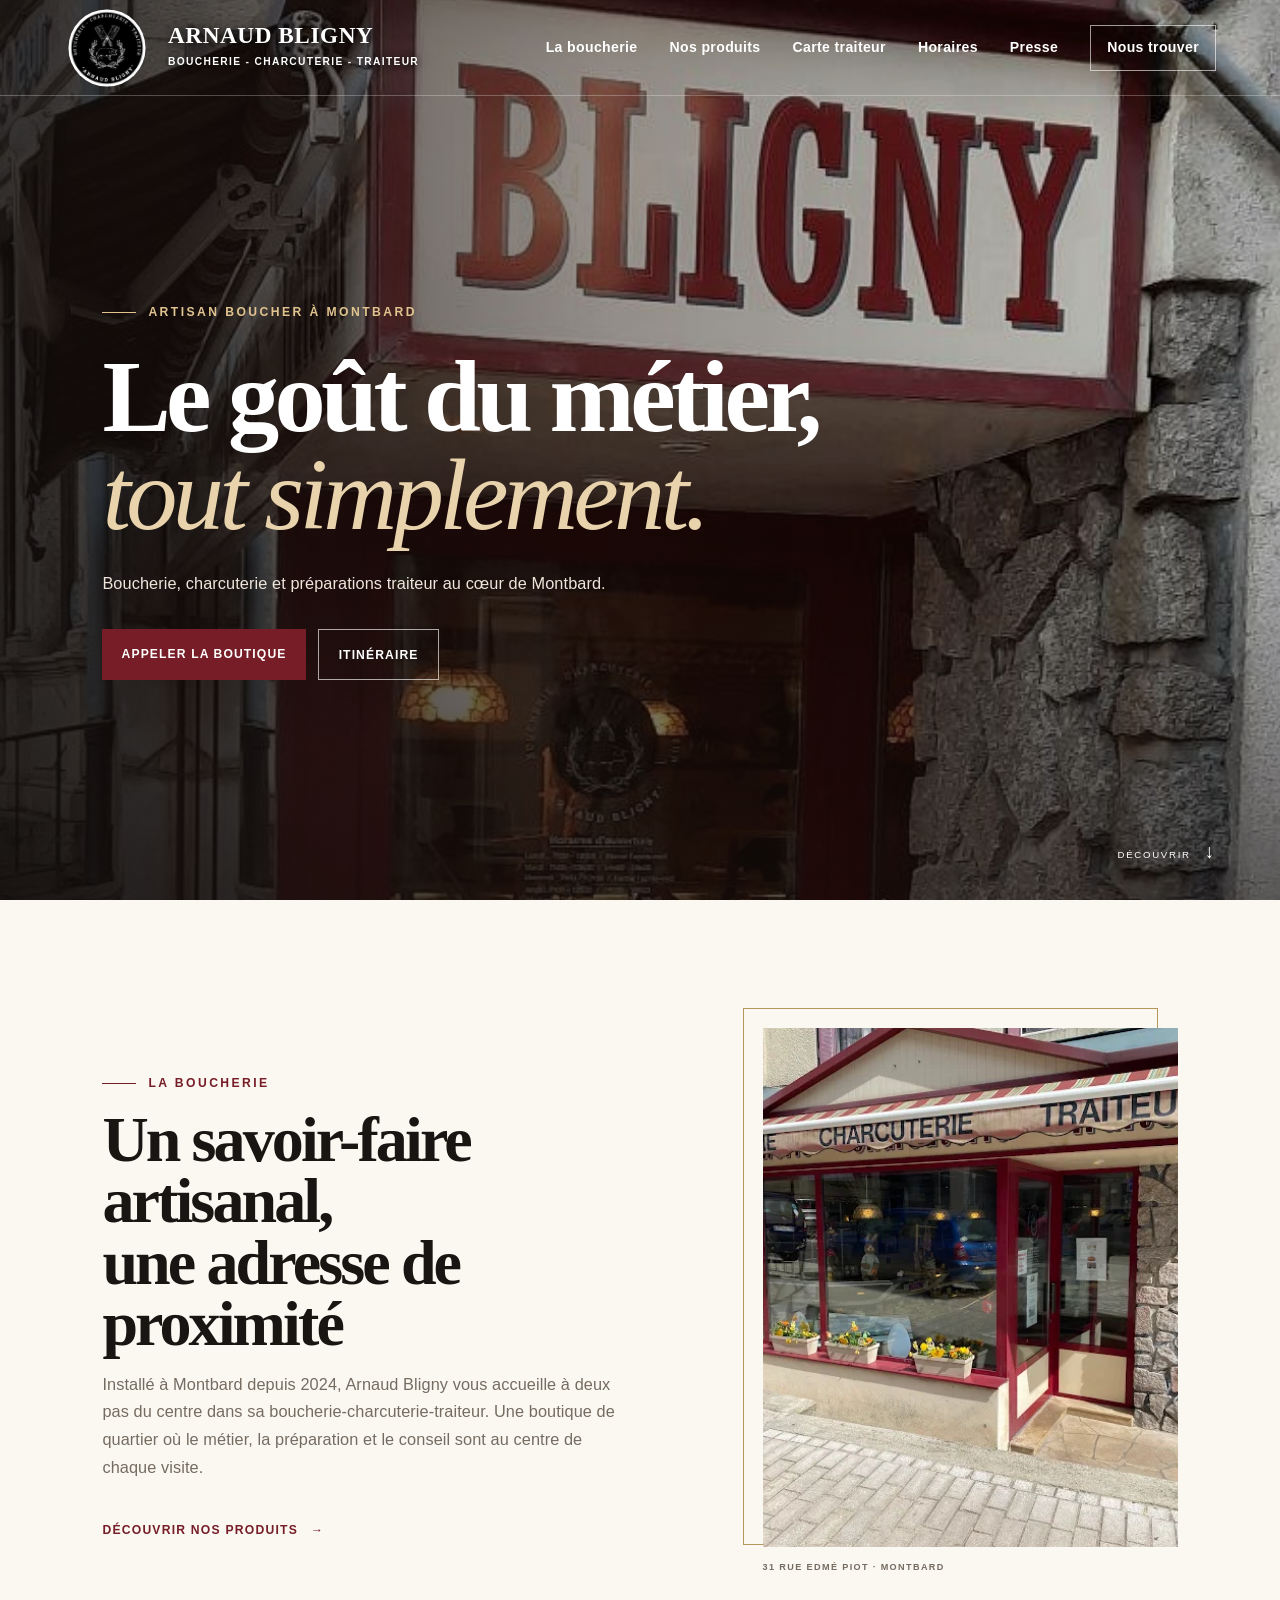
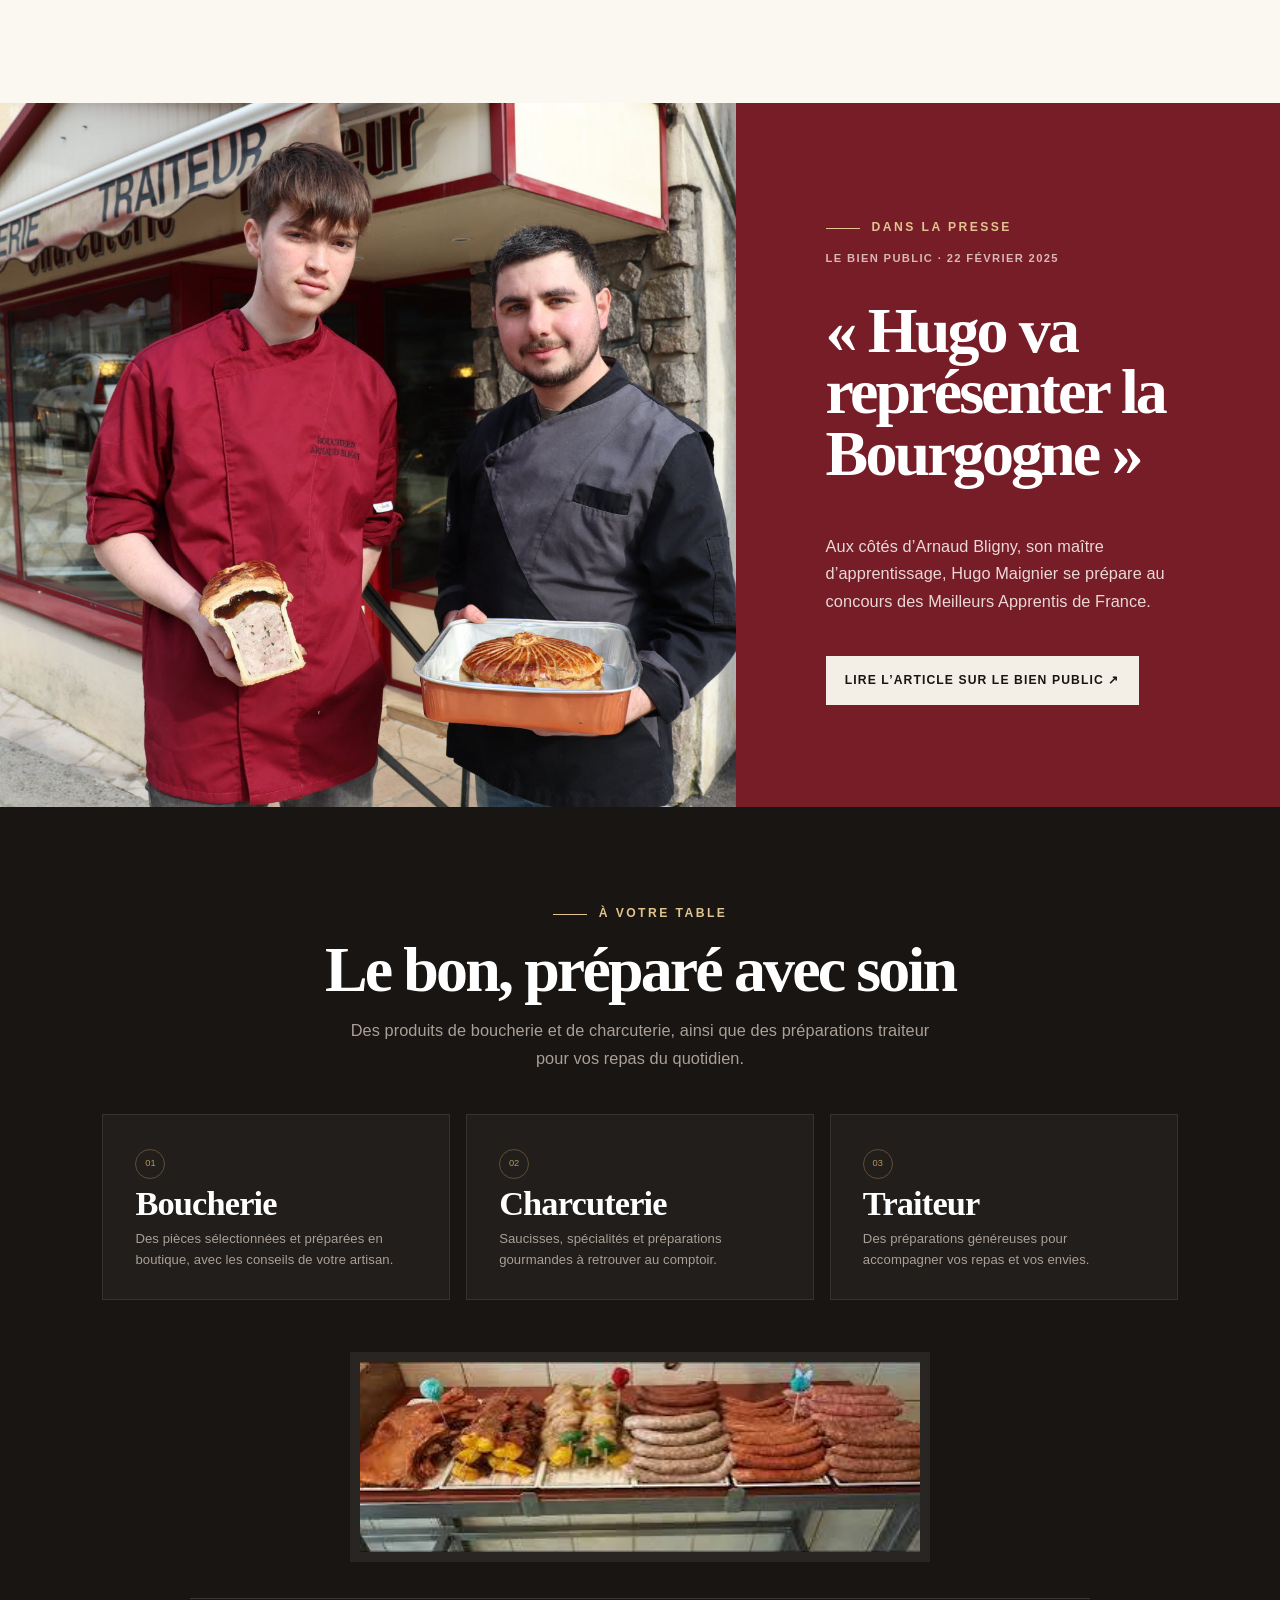
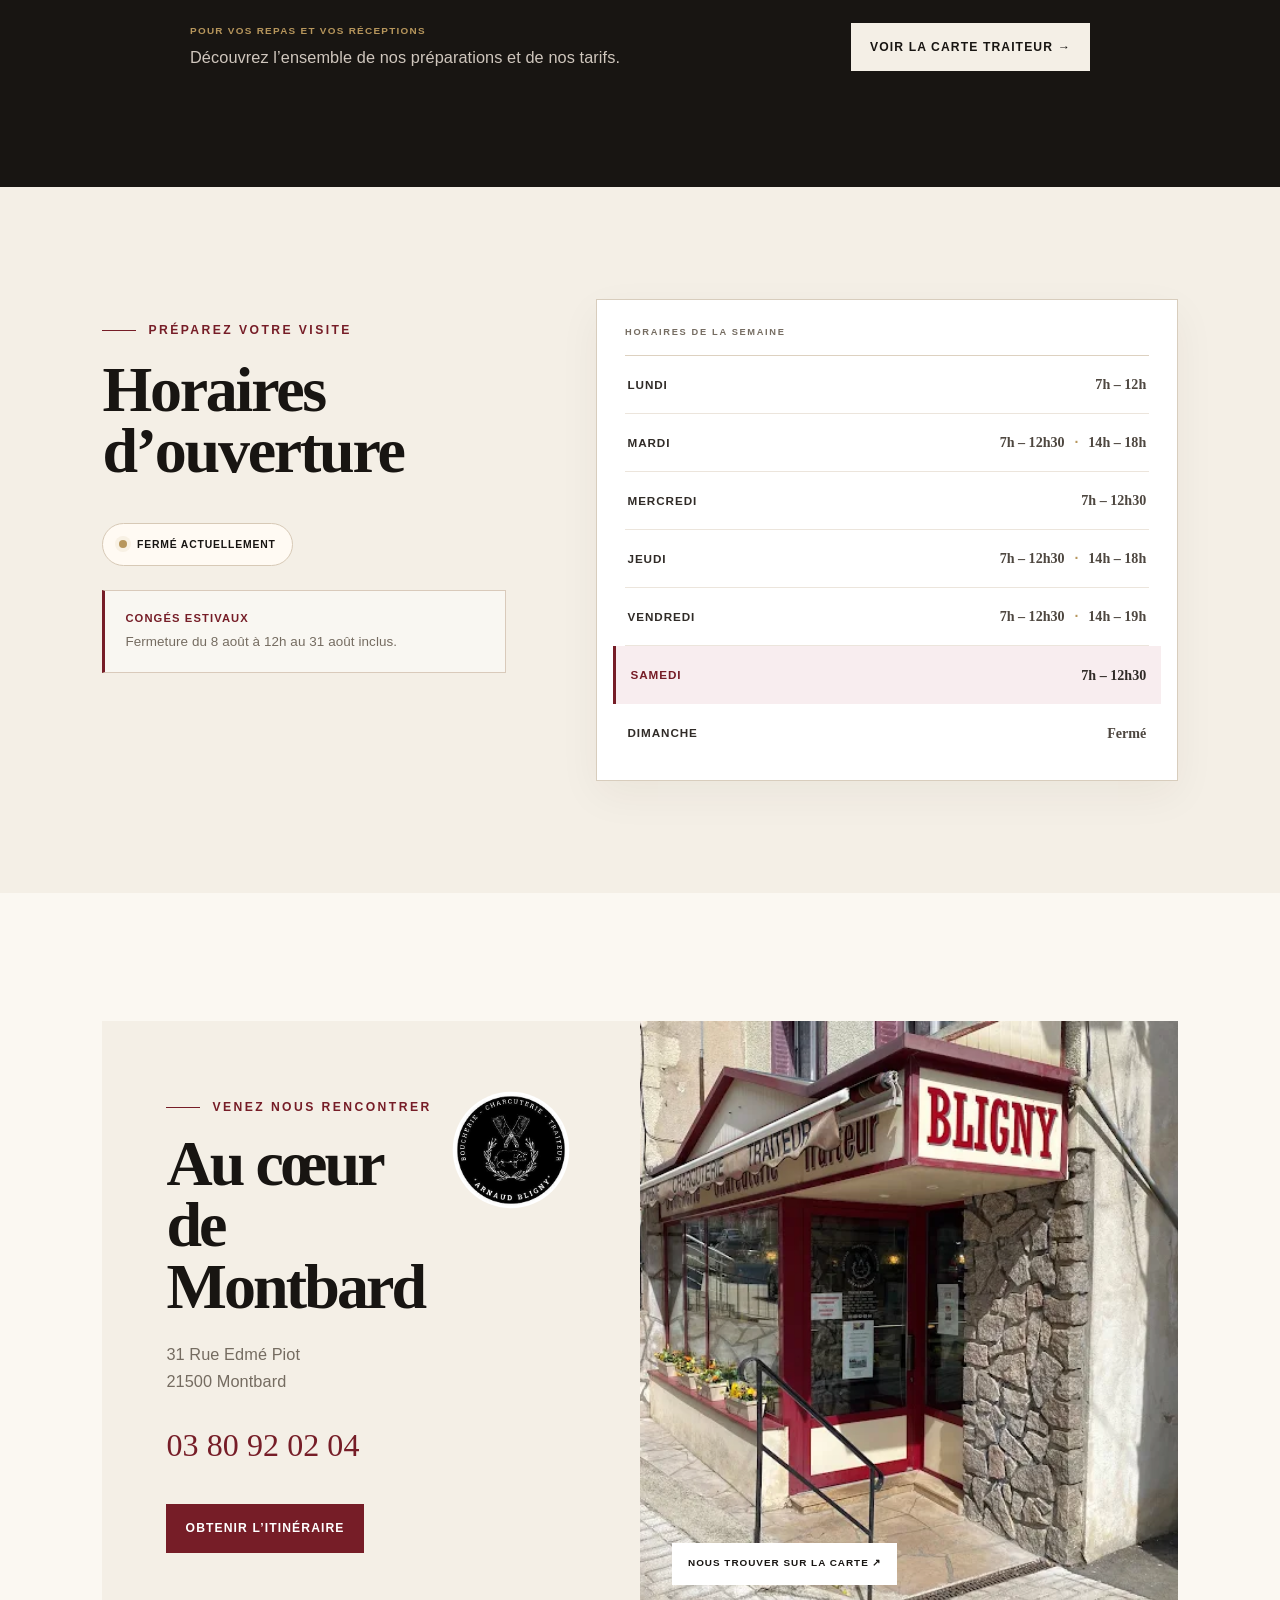
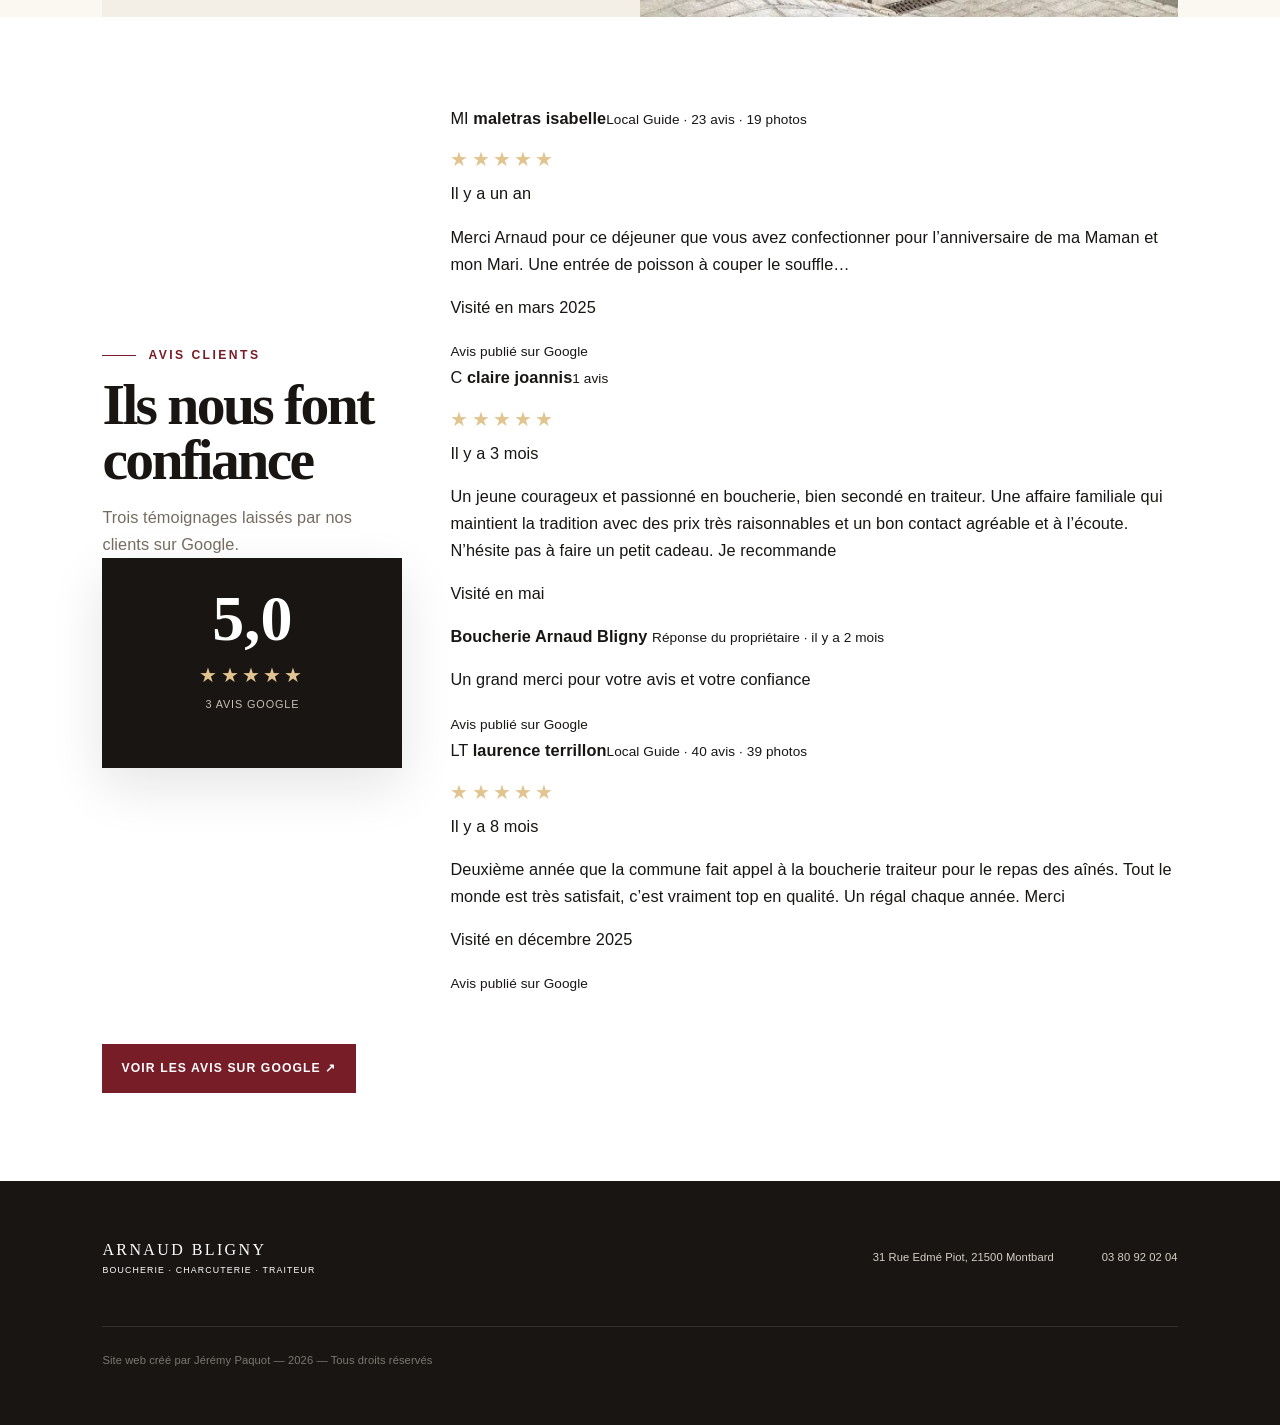
==== commit 865c7bab: "Afficher les trois avis Google sur la page d’accueil" ====
--- a/index.html
+++ b/index.html
@@ -15,7 +15,7 @@
   <link rel="preconnect" href="https://fonts.gstatic.com" crossorigin>
   <link href="https://fonts.googleapis.com/css2?family=Barlow+Condensed:wght@500;600;700&family=Barlow:wght@400;500;600&family=Fraunces:opsz,wght@9..144,500;9..144,600;9..144,700&display=swap" rel="stylesheet">
   <link rel="stylesheet" href="style.css">
-  <link rel="stylesheet" href="overrides.css?v=12">
+  <link rel="stylesheet" href="overrides.css?v=13">
   <script type="application/ld+json">
   {"@context":"https://schema.org","@type":"ButcherShop","name":"Boucherie Arnaud Bligny","description":"Boucherie, charcuterie et traiteur à Montbard.","telephone":"+33380920204","image":"assets/devanture.webp","address":{"@type":"PostalAddress","streetAddress":"31 Rue Edmé Piot","postalCode":"21500","addressLocality":"Montbard","addressCountry":"FR"},"openingHoursSpecification":[{"@type":"OpeningHoursSpecification","dayOfWeek":"Monday","opens":"07:00","closes":"12:00"},{"@type":"OpeningHoursSpecification","dayOfWeek":["Tuesday","Thursday"],"opens":"07:00","closes":"12:30"},{"@type":"OpeningHoursSpecification","dayOfWeek":["Tuesday","Thursday"],"opens":"14:00","closes":"18:00"},{"@type":"OpeningHoursSpecification","dayOfWeek":"Wednesday","opens":"07:00","closes":"12:30"},{"@type":"OpeningHoursSpecification","dayOfWeek":"Friday","opens":"07:00","closes":"12:30"},{"@type":"OpeningHoursSpecification","dayOfWeek":"Friday","opens":"14:00","closes":"19:00"},{"@type":"OpeningHoursSpecification","dayOfWeek":"Saturday","opens":"07:00","closes":"12:30"}]}
   </script>
@@ -84,8 +84,62 @@
     </section>
     <section class="google-reviews" aria-labelledby="avis-google-title">
       <div class="google-reviews-inner">
-        <div class="google-reviews-copy"><p class="eyebrow dark">Avis clients</p><h2 id="avis-google-title">Ils nous font confiance</h2><p>Découvrez les avis laissés par nos clients et partagez votre expérience avec la Boucherie Arnaud Bligny.</p></div>
-        <div class="google-rating"><strong>5,0</strong><span class="google-stars" aria-label="5 étoiles sur 5">★★★★★</span><small>3 avis Google</small><a class="button" href="https://www.google.com/maps/search/?api=1&amp;query=Boucherie+Arnaud+Bligny+31+Rue+Edme+Piot+21500+Montbard" target="_blank" rel="noopener noreferrer">Voir les avis Google ↗</a></div>
+        <div class="reviews-head">
+          <div class="google-reviews-copy">
+            <p class="eyebrow dark">Avis clients</p>
+            <h2 id="avis-google-title">Ils nous font confiance</h2>
+            <p>Trois témoignages laissés par nos clients sur Google.</p>
+          </div>
+          <div class="google-rating google-rating-summary">
+            <strong>5,0</strong>
+            <span class="google-stars" aria-label="5 étoiles sur 5">★★★★★</span>
+            <small>3 avis Google</small>
+          </div>
+        </div>
+
+        <div class="reviews-grid">
+          <article class="review-card">
+            <header class="review-author">
+              <span class="review-avatar avatar-isabelle" aria-hidden="true">MI</span>
+              <span><strong>maletras isabelle</strong><small>Local Guide · 23 avis · 19 photos</small></span>
+            </header>
+            <div class="review-score"><span class="google-stars" aria-label="5 étoiles sur 5">★★★★★</span><span>Il y a un an</span></div>
+            <p class="review-text">Merci Arnaud pour ce déjeuner que vous avez confectionner pour l’anniversaire de ma Maman et mon Mari. Une entrée de poisson à couper le souffle…</p>
+            <p class="review-visit">Visité en mars 2025</p>
+            <small class="review-source">Avis publié sur Google</small>
+          </article>
+
+          <article class="review-card">
+            <header class="review-author">
+              <span class="review-avatar avatar-claire" aria-hidden="true">C</span>
+              <span><strong>claire joannis</strong><small>1 avis</small></span>
+            </header>
+            <div class="review-score"><span class="google-stars" aria-label="5 étoiles sur 5">★★★★★</span><span>Il y a 3 mois</span></div>
+            <p class="review-text">Un jeune courageux et passionné en boucherie, bien secondé en traiteur. Une affaire familiale qui maintient la tradition avec des prix très raisonnables et un bon contact agréable et à l’écoute. N’hésite pas à faire un petit cadeau. Je recommande</p>
+            <p class="review-visit">Visité en mai</p>
+            <aside class="owner-reply">
+              <strong>Boucherie Arnaud Bligny</strong>
+              <small>Réponse du propriétaire · il y a 2 mois</small>
+              <p>Un grand merci pour votre avis et votre confiance</p>
+            </aside>
+            <small class="review-source">Avis publié sur Google</small>
+          </article>
+
+          <article class="review-card">
+            <header class="review-author">
+              <span class="review-avatar avatar-laurence" aria-hidden="true">LT</span>
+              <span><strong>laurence terrillon</strong><small>Local Guide · 40 avis · 39 photos</small></span>
+            </header>
+            <div class="review-score"><span class="google-stars" aria-label="5 étoiles sur 5">★★★★★</span><span>Il y a 8 mois</span></div>
+            <p class="review-text">Deuxième année que la commune fait appel à la boucherie traiteur pour le repas des aînés. Tout le monde est très satisfait, c’est vraiment top en qualité. Un régal chaque année. Merci</p>
+            <p class="review-visit">Visité en décembre 2025</p>
+            <small class="review-source">Avis publié sur Google</small>
+          </article>
+        </div>
+
+        <div class="reviews-action">
+          <a class="button primary" href="https://www.google.com/maps/search/?api=1&amp;query=Boucherie+Arnaud+Bligny+31+Rue+Edme+Piot+21500+Montbard" target="_blank" rel="noopener noreferrer">Voir les avis sur Google ↗</a>
+        </div>
       </div>
     </section>
 
--- a/overrides.css
+++ b/overrides.css
@@ -29,3 +29,7 @@
 .press-mobile-heading{display:none}
 @media(max-width:900px){.press-mobile-heading{display:block;padding:4rem 6vw 1.5rem;background:var(--wine);color:#fff}.press-mobile-heading .eyebrow{margin:0 0 .65rem}.press-mobile-heading .source{display:block;color:#d9b8b6;font-size:.7rem;letter-spacing:.12em;text-transform:uppercase}.press-copy>.eyebrow,.press-copy>.source{display:none}}
 
+
+/* Typographie artisanale : titres organiques, informations franches */
+body{font-family:"Barlow",Arial,sans-serif;font-size:1.02rem;letter-spacing:.005em}h1,h2,h3,.phone,.hours-list span,.footer-brand,.menu-items strong,.google-rating strong{font-family:"Fraunces",Georgia,serif;font-variation-settings:"opsz" 72}h1,h2{letter-spacing:-.045em}h1{font-weight:600}h1 em{font-style:italic;font-weight:500}.section-copy h2,.section-heading h2,.hours h2,.press-copy h2,.contact h2,.menu-hero h1,.google-reviews h2{font-weight:600}.product-grid h3,.menu-card h2{font-weight:600;letter-spacing:-.025em}.eyebrow,.button,.site-header nav,.brand small,.shop-frame figcaption,.source,.status,.hours-list strong,.menu-invite p span,.holiday strong,.contact-photo span,.hours-list:before{font-family:"Barlow Condensed",Arial,sans-serif;font-weight:600}.eyebrow{font-size:.76rem;letter-spacing:.2em}.button{font-size:.76rem;letter-spacing:.09em}.site-header nav{font-size:.88rem;letter-spacing:.025em}.brand{font-family:"Fraunces",Georgia,serif;letter-spacing:.04em}.brand b{font-family:"Fraunces",Georgia,serif;font-size:1.45rem;letter-spacing:.025em}.brand img,.contact-card>img,.menu-logo{border-radius:0!important;background:transparent!important;padding:0!important;object-fit:cover!important;clip-path:circle(38% at 50% 50%);transform:scale(1.18)}.hero-text,.section-copy>p:not(.eyebrow),.section-heading>p:last-child,.product-grid p,.press-copy p:not(.eyebrow){font-size:1.02rem;line-height:1.7}.menu-items span{font-size:.94rem}.menu-items strong{font-size:1rem;font-weight:600}.menu-card{box-shadow:6px 8px 0 #e8ded1;border-top-width:3px}.menu-card:nth-child(even){transform:translateY(1.25rem)}
+@media(max-width:800px){.menu-card:nth-child(even){transform:none}}
